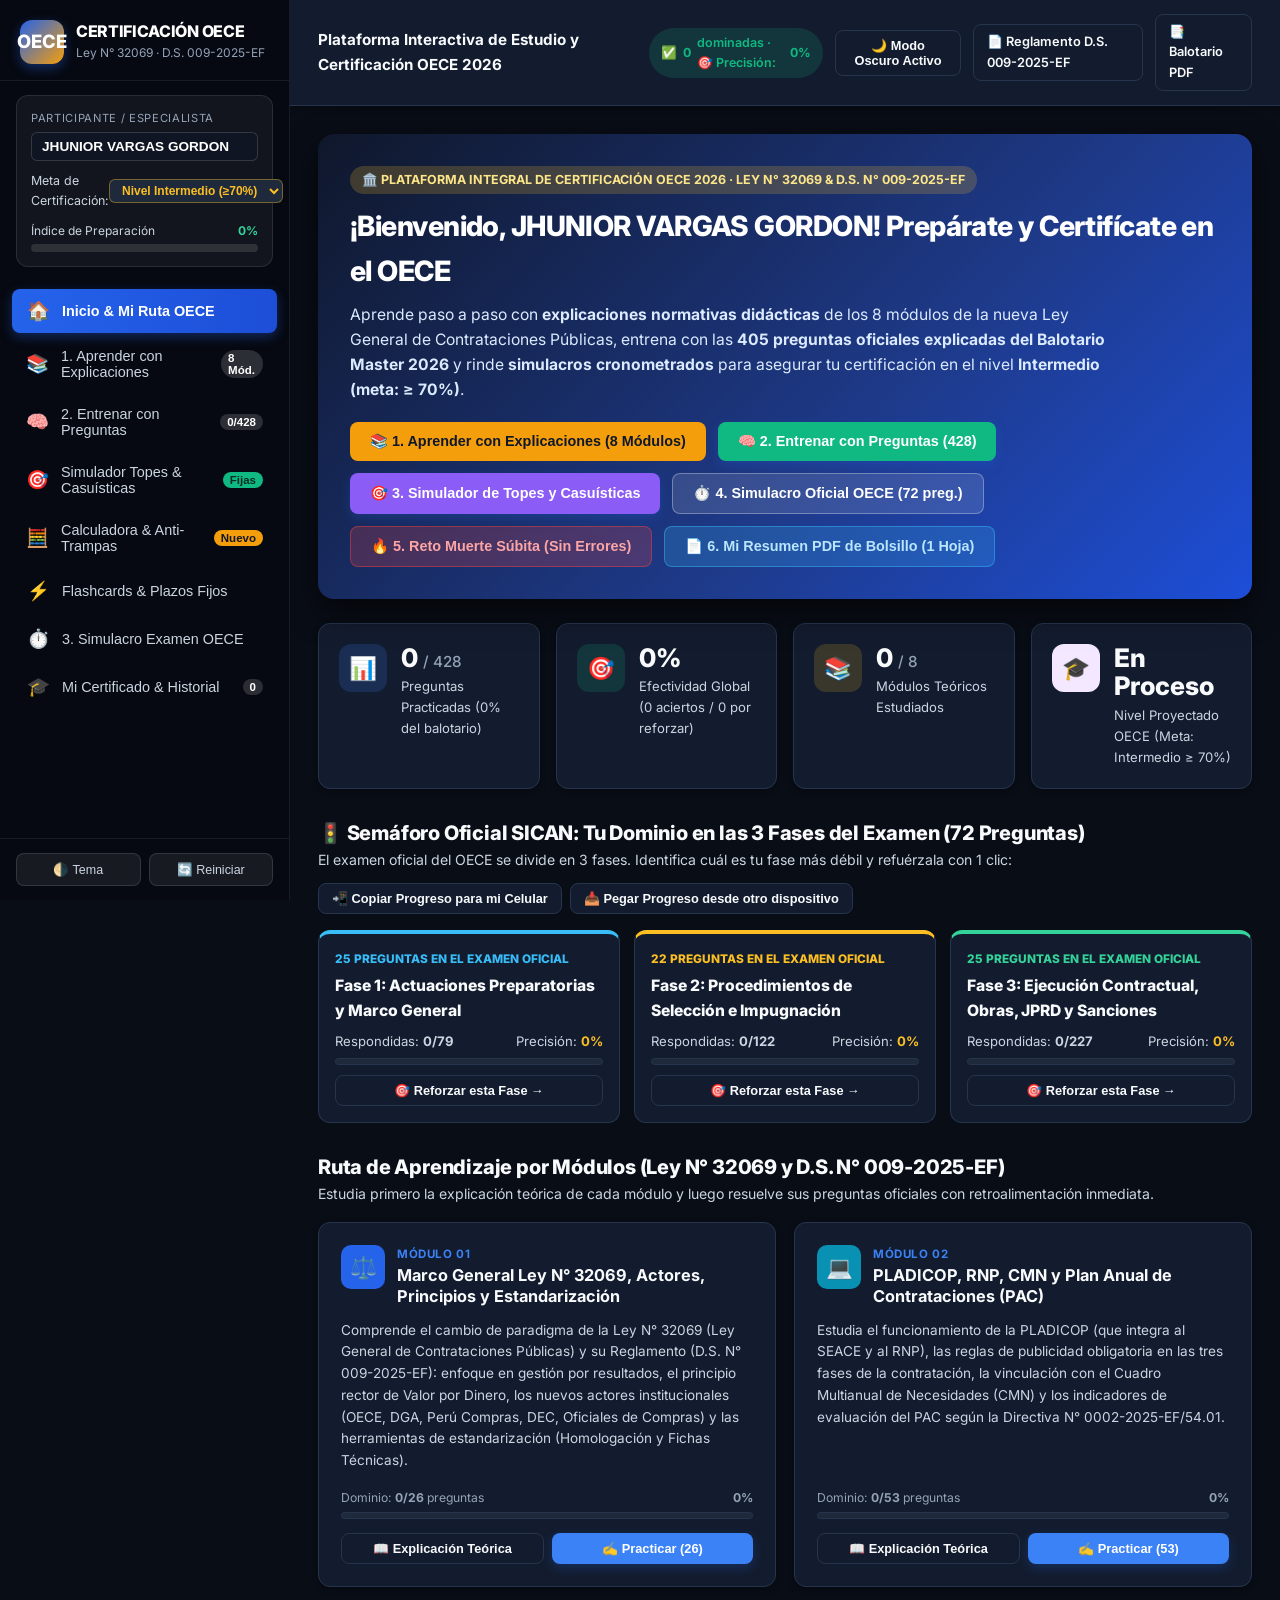
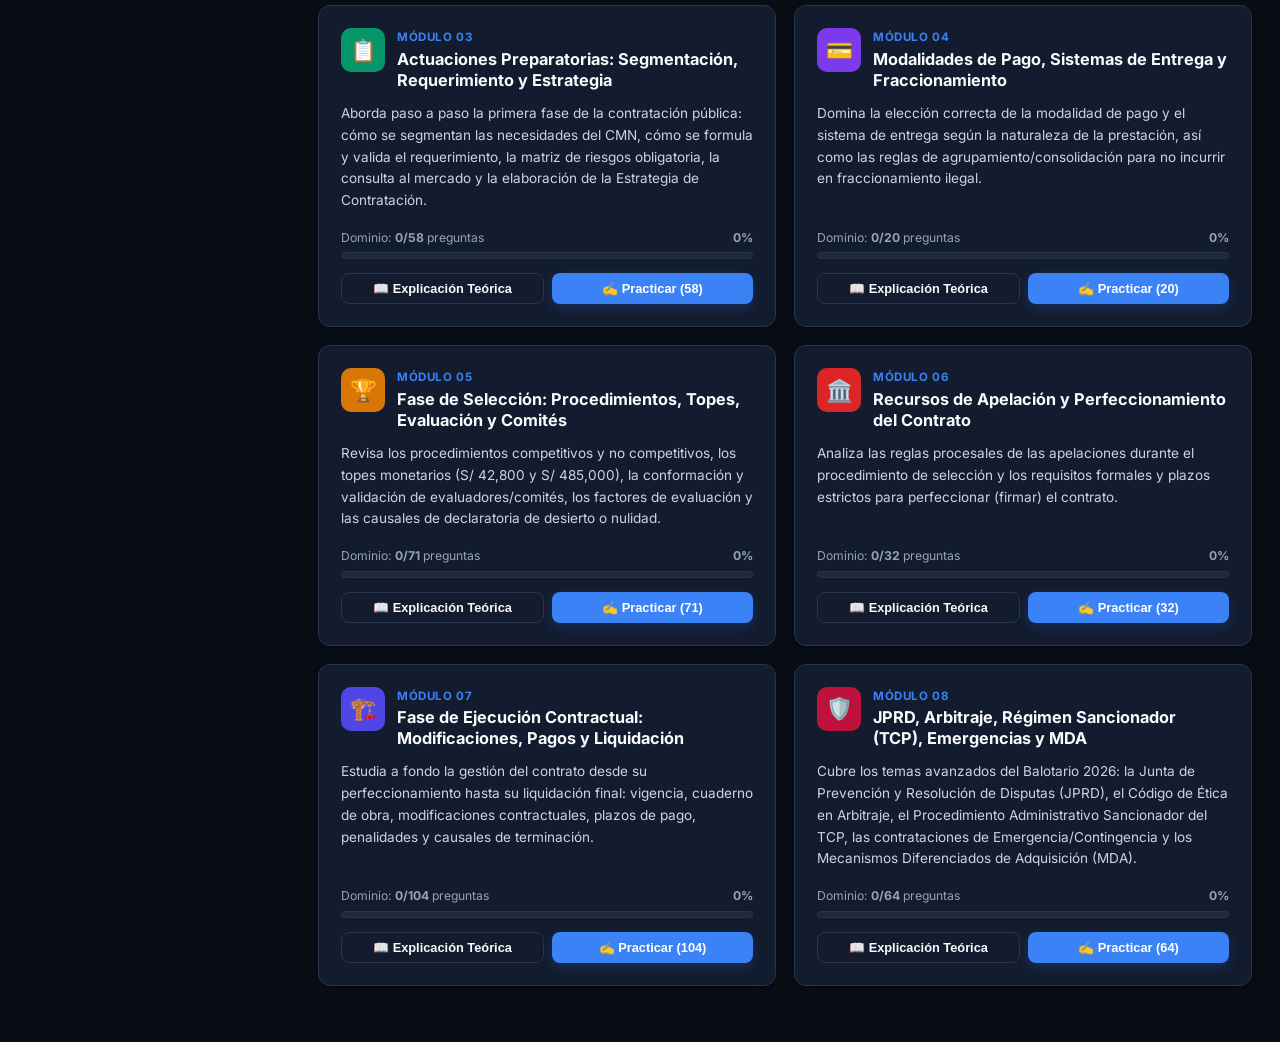
==== index.html @ 76430be5 "Add files via upload" ====
<!DOCTYPE html>
<html lang="es" data-theme="dark">
<head>
  <meta charset="UTF-8" />
  <meta name="viewport" content="width=device-width, initial-scale=1.0" />
  <title>Certificación OECE 2026 | Academia, Balotario Explicado y Simulador – Ley N° 32069</title>
  <link rel="preconnect" href="https://fonts.googleapis.com">
  <link rel="preconnect" href="https://fonts.gstatic.com" crossorigin>
  <link href="https://fonts.googleapis.com/css2?family=Inter:wght@400;500;600;700;800;900&display=swap" rel="stylesheet">
  <link rel="stylesheet" href="styles.css" />
</head>
<body>

  <!-- SIDEBAR NAVIGATION -->
  <aside class="sidebar" id="sidebar">
    <div class="brand-box">
      <div class="brand-logo">OECE</div>
      <div>
        <div class="brand-title">CERTIFICACIÓN OECE</div>
        <div class="brand-subtitle">Ley N° 32069 · D.S. 009-2025-EF</div>
      </div>
    </div>

    <div class="user-profile-card">
      <div class="user-profile-label">Participante / Especialista</div>
      <input
        type="text"
        id="userNameInput"
        class="user-name-input"
        value="JHUNIOR VARGAS GORDON"
        placeholder="Tu nombre para el certificado"
        oninput="updateUserName(this.value)"
      />

      <div class="level-selector-row">
        <span>Meta de Certificación:</span>
        <select id="targetLevelSelect" class="level-select" onchange="updateTargetLevel(this.value)">
          <option value="Básico">Nivel Básico (≥58%)</option>
          <option value="Intermedio" selected>Nivel Intermedio (≥70%)</option>
          <option value="Avanzado">Nivel Avanzado (≥80%)</option>
        </select>
      </div>

      <div class="readiness-bar-wrap">
        <div class="readiness-header">
          <span style="color:#cbd5e1">Índice de Preparación</span>
          <strong id="sidebarReadinessPct" style="color:#34d399">0%</strong>
        </div>
        <div class="readiness-track">
          <div class="readiness-fill" id="sidebarReadinessFill" style="width:0%"></div>
        </div>
      </div>
    </div>

    <nav class="nav-menu">
      <button class="nav-btn active" data-view="dashboard" onclick="switchView('dashboard')">
        <span class="nav-icon">🏠</span>
        <span>Inicio & Mi Ruta OECE</span>
      </button>

      <button class="nav-btn" data-view="academy" onclick="switchView('academy')">
        <span class="nav-icon">📚</span>
        <span>1. Aprender con Explicaciones</span>
        <span class="nav-badge">8 Mód.</span>
      </button>

      <button class="nav-btn" data-view="trainer" onclick="switchView('trainer')">
        <span class="nav-icon">🧠</span>
        <span>2. Entrenar con Preguntas</span>
        <span class="nav-badge" id="navBadgeTrainer">0/428</span>
      </button>

      <button class="nav-btn" data-view="topes" onclick="switchView('topes')">
        <span class="nav-icon">🎯</span>
        <span>Simulador Topes & Casuísticas</span>
        <span class="nav-badge" style="background:#10b981; color:#062e22">Fijas</span>
      </button>

      <button class="nav-btn" data-view="tools" onclick="switchView('tools')">
        <span class="nav-icon">🧮</span>
        <span>Calculadora & Anti-Trampas</span>
        <span class="nav-badge" style="background:#f59e0b; color:#0f172a">Nuevo</span>
      </button>

      <button class="nav-btn" data-view="flashcards" onclick="switchView('flashcards')">
        <span class="nav-icon">⚡</span>
        <span>Flashcards & Plazos Fijos</span>
      </button>

      <button class="nav-btn" data-view="simulator" onclick="switchView('simulator')">
        <span class="nav-icon">⏱️</span>
        <span>3. Simulacro Examen OECE</span>
      </button>

      <button class="nav-btn" data-view="certificate" onclick="switchView('certificate')">
        <span class="nav-icon">🎓</span>
        <span>Mi Certificado & Historial</span>
        <span class="nav-badge" id="navBadgeCert">0</span>
      </button>
    </nav>

    <div class="sidebar-footer">
      <button class="sidebar-util-btn" onclick="toggleTheme()" title="Cambiar modo claro/oscuro">
        🌗 Tema
      </button>
      <button class="sidebar-util-btn" onclick="resetAllProgress()" title="Reiniciar estadísticas">
        🔄 Reiniciar
      </button>
    </div>
  </aside>

  <!-- MAIN CONTENT AREA -->
  <div class="main-wrapper">
    <header class="topbar">
      <div style="display:flex; align-items:center; gap:12px;">
        <button class="mobile-menu-btn" onclick="toggleMobileSidebar()">☰</button>
        <div style="font-weight:700; font-size:0.95rem;">
          Plataforma Interactiva de Estudio y Certificación OECE 2026
        </div>
      </div>

      <div class="topbar-info">
        <span class="pill-tag green" id="topStatsPill">✅ 0 dominadas · 🎯 Precisión: 0%</span>
        <button class="btn btn-outline btn-sm" id="topbarThemeBtn" onclick="toggleTheme()" title="Alternar Modo Oscuro / Modo Claro">
          🌙 Modo Oscuro Activo
        </button>
        <a href="6401561-ds009_2025ef.pdf" target="_blank" class="btn btn-outline btn-sm" title="Abrir PDF del Reglamento D.S. N° 009-2025-EF">
          📄 Reglamento D.S. 009-2025-EF
        </a>
        <a href="BALOTARIO MASTER 2026.pdf" target="_blank" class="btn btn-outline btn-sm" title="Abrir PDF del Balotario Original">
          📑 Balotario PDF
        </a>
      </div>
    </header>

    <main class="content-area">
      <!-- VIEW 1: DASHBOARD -->
      <section id="view-dashboard" class="view-section active">
        <div id="dashboardContent"></div>
      </section>

      <!-- VIEW 2: ACADEMY (THEORETICAL EXPLANATIONS) -->
      <section id="view-academy" class="view-section">
        <div class="section-header">
          <div>
            <h2 class="section-title">📚 Academia Interactiva: Aprende con Explicaciones Didácticas</h2>
            <p style="font-size:0.88rem; color:var(--text-secondary)">Domina la teoría completa de la Ley N° 32069 y su Reglamento D.S. N° 009-2025-EF estructurada en 8 módulos con las "Fijas de Examen OECE".</p>
          </div>
        </div>
        <div class="academy-layout">
          <div class="academy-toc" id="academyToc"></div>
          <div class="academy-reader" id="academyReader"></div>
        </div>
      </section>

      <!-- VIEW 3: TRAINER (LEARN THROUGH QUESTIONS) -->
      <section id="view-trainer" class="view-section">
        <div class="section-header">
          <div>
            <h2 class="section-title">🧠 Entrenador Guiado: Aprende a través de las 405 Preguntas Oficiales</h2>
            <p style="font-size:0.88rem; color:var(--text-secondary)">Responde cada pregunta y recibe al instante la explicación normativa paso a paso, por qué se descartan los distractores y el tip de examen.</p>
          </div>
        </div>
        <div id="trainerContent"></div>
      </section>

      <!-- VIEW 4: FLASHCARDS & CHEATSHEET -->
      <section id="view-flashcards" class="view-section">
        <div id="flashcardsContent"></div>
      </section>

      <!-- VIEW 4A: SIMULADOR DE TOPES Y CASUÍSTICAS -->
      <section id="view-topes" class="view-section">
        <div id="topesContent"></div>
      </section>

      <!-- VIEW 4B: CALCULATOR, ANTI-TRAPS & ARTICLES -->
      <section id="view-tools" class="view-section">
        <div id="toolsContent"></div>
      </section>

      <!-- VIEW 5: EXAM SIMULATOR -->
      <section id="view-simulator" class="view-section">
        <div id="simulatorContent"></div>
      </section>

      <!-- VIEW 6: CERTIFICATE & HISTORY -->
      <section id="view-certificate" class="view-section">
        <div id="certificateContent"></div>
      </section>
    </main>
  </div>

  <!-- BARRA INFERIOR PARA CELULAR (ESTILO APP MÓVIL) -->
  <nav class="mobile-bottom-nav no-print">
    <button class="mob-nav-btn active" data-mob-view="dashboard" onclick="switchView('dashboard')">
      <span class="mob-icon">📊</span>
      <span>Inicio</span>
    </button>
    <button class="mob-nav-btn" data-mob-view="trainer" onclick="switchView('trainer')">
      <span class="mob-icon">🧠</span>
      <span>Practicar</span>
    </button>
    <button class="mob-nav-btn" data-mob-view="topes" onclick="switchView('topes')">
      <span class="mob-icon">🎯</span>
      <span>Topes</span>
    </button>
    <button class="mob-nav-btn" data-mob-view="simulator" onclick="switchView('simulator')">
      <span class="mob-icon">⏱️</span>
      <span>Simulacro</span>
    </button>
    <button class="mob-nav-btn" data-mob-view="flashcards" onclick="switchView('flashcards')">
      <span class="mob-icon">🃏</span>
      <span>Tarjetas</span>
    </button>
  </nav>

  <script src="data.js"></script>
  <script src="study_content.js"></script>
  <script src="app.js"></script>
</body>
</html>
---- styles.css ----
:root {
  --bg-body: #f1f5f9;
  --bg-surface: #ffffff;
  --bg-elevated: #f8fafc;
  --bg-sidebar: #0f172a;
  --text-main: #0f172a;
  --text-secondary: #475569;
  --text-muted: #64748b;
  --border-color: #e2e8f0;
  --primary: #2563eb;
  --primary-hover: #1d4ed8;
  --primary-light: #eff6ff;
  --accent: #f59e0b;
  --accent-light: #fef3c7;
  --success: #059669;
  --success-light: #ecfdf5;
  --danger: #dc2626;
  --danger-light: #fef2f2;
  --radius-sm: 8px;
  --radius-md: 12px;
  --radius-lg: 16px;
  --shadow-sm: 0 1px 3px rgba(15, 23, 42, 0.06);
  --shadow-md: 0 4px 12px rgba(15, 23, 42, 0.08);
  --shadow-lg: 0 10px 25px rgba(15, 23, 42, 0.12);
}

[data-theme="dark"] {
  --bg-body: #090d16;
  --bg-surface: #131c2e;
  --bg-elevated: #1e293b;
  --bg-sidebar: #060911;
  --text-main: #f8fafc;
  --text-secondary: #cbd5e1;
  --text-muted: #94a3b8;
  --border-color: #26354d;
  --primary: #3b82f6;
  --primary-hover: #60a5fa;
  --primary-light: rgba(59, 130, 246, 0.18);
  --accent: #fbbf24;
  --accent-light: rgba(251, 191, 36, 0.16);
  --success: #10b981;
  --success-light: rgba(16, 185, 129, 0.16);
  --danger: #f87171;
  --danger-light: rgba(248, 113, 113, 0.16);
  --shadow-sm: 0 2px 6px rgba(0, 0, 0, 0.35);
  --shadow-md: 0 6px 18px rgba(0, 0, 0, 0.45);
  --shadow-lg: 0 12px 32px rgba(0, 0, 0, 0.6);
}

* {
  box-sizing: border-box;
  margin: 0;
  padding: 0;
}

body {
  font-family: 'Inter', -apple-system, BlinkMacSystemFont, 'Segoe UI', Roboto, sans-serif;
  background-color: var(--bg-body);
  color: var(--text-main);
  line-height: 1.6;
  display: flex;
  min-height: 100vh;
  overflow-x: hidden;
}

/* SIDEBAR */
.sidebar {
  width: 290px;
  background: var(--bg-sidebar);
  color: #f8fafc;
  display: flex;
  flex-direction: column;
  position: fixed;
  top: 0;
  left: 0;
  bottom: 0;
  z-index: 100;
  border-right: 1px solid rgba(255, 255, 255, 0.08);
  transition: transform 0.3s ease;
}

.brand-box {
  padding: 20px 20px 16px;
  border-bottom: 1px solid rgba(255, 255, 255, 0.08);
  display: flex;
  align-items: center;
  gap: 12px;
}

.brand-logo {
  width: 44px;
  height: 44px;
  border-radius: 12px;
  background: linear-gradient(135deg, #2563eb, #f59e0b);
  display: flex;
  align-items: center;
  justify-content: center;
  font-weight: 800;
  font-size: 1.15rem;
  color: #fff;
  flex-shrink: 0;
  box-shadow: 0 4px 12px rgba(37, 99, 235, 0.4);
}

.brand-title {
  font-size: 1rem;
  font-weight: 800;
  letter-spacing: -0.02em;
  color: #ffffff;
  line-height: 1.2;
}

.brand-subtitle {
  font-size: 0.75rem;
  color: #94a3b8;
  margin-top: 2px;
}

.user-profile-card {
  margin: 14px 16px;
  padding: 14px;
  background: rgba(255, 255, 255, 0.05);
  border: 1px solid rgba(255, 255, 255, 0.1);
  border-radius: var(--radius-md);
}

.user-profile-label {
  font-size: 0.7rem;
  text-transform: uppercase;
  letter-spacing: 0.06em;
  color: #94a3b8;
  margin-bottom: 4px;
}

.user-name-input {
  width: 100%;
  background: rgba(15, 23, 42, 0.6);
  border: 1px solid rgba(255, 255, 255, 0.15);
  color: #fff;
  padding: 6px 10px;
  border-radius: 6px;
  font-size: 0.85rem;
  font-weight: 600;
  margin-bottom: 10px;
}

.user-name-input:focus {
  outline: none;
  border-color: #3b82f6;
}

.level-selector-row {
  display: flex;
  align-items: center;
  justify-content: space-between;
  font-size: 0.78rem;
  color: #cbd5e1;
  margin-bottom: 10px;
}

.level-select {
  background: #1e293b;
  color: #fbbf24;
  border: 1px solid rgba(251, 191, 36, 0.4);
  border-radius: 6px;
  padding: 3px 8px;
  font-size: 0.75rem;
  font-weight: 700;
  cursor: pointer;
}

.readiness-bar-wrap {
  margin-top: 6px;
}

.readiness-header {
  display: flex;
  justify-content: space-between;
  font-size: 0.75rem;
  margin-bottom: 4px;
}

.readiness-track {
  height: 8px;
  background: rgba(255, 255, 255, 0.12);
  border-radius: 999px;
  overflow: hidden;
}

.readiness-fill {
  height: 100%;
  background: linear-gradient(90deg, #3b82f6, #10b981);
  border-radius: 999px;
  transition: width 0.4s ease;
}

.nav-menu {
  flex: 1;
  padding: 8px 12px;
  overflow-y: auto;
  display: flex;
  flex-direction: column;
  gap: 4px;
}

.nav-btn {
  display: flex;
  align-items: center;
  gap: 12px;
  width: 100%;
  padding: 11px 14px;
  border: none;
  background: transparent;
  color: #cbd5e1;
  font-size: 0.9rem;
  font-weight: 500;
  border-radius: var(--radius-sm);
  cursor: pointer;
  text-align: left;
  transition: all 0.2s ease;
}

.nav-btn:hover {
  background: rgba(255, 255, 255, 0.07);
  color: #ffffff;
}

.nav-btn.active {
  background: linear-gradient(90deg, #2563eb, #1d4ed8);
  color: #ffffff;
  font-weight: 600;
  box-shadow: 0 4px 12px rgba(37, 99, 235, 0.35);
}

.nav-icon {
  font-size: 1.15rem;
  width: 24px;
  text-align: center;
}

.nav-badge {
  margin-left: auto;
  background: rgba(255, 255, 255, 0.15);
  color: #fff;
  font-size: 0.72rem;
  font-weight: 700;
  padding: 2px 7px;
  border-radius: 99px;
}

.sidebar-footer {
  padding: 14px 16px;
  border-top: 1px solid rgba(255, 255, 255, 0.08);
  display: flex;
  gap: 8px;
}

.sidebar-util-btn {
  flex: 1;
  background: rgba(255, 255, 255, 0.07);
  border: 1px solid rgba(255, 255, 255, 0.12);
  color: #cbd5e1;
  padding: 8px;
  border-radius: var(--radius-sm);
  font-size: 0.78rem;
  cursor: pointer;
  transition: all 0.2s;
}

.sidebar-util-btn:hover {
  background: rgba(255, 255, 255, 0.14);
  color: #fff;
}

/* MAIN CONTENT */
.main-wrapper {
  flex: 1;
  margin-left: 290px;
  display: flex;
  flex-direction: column;
  min-height: 100vh;
}

.topbar {
  background: var(--bg-surface);
  border-bottom: 1px solid var(--border-color);
  padding: 14px 28px;
  display: flex;
  align-items: center;
  justify-content: space-between;
  position: sticky;
  top: 0;
  z-index: 50;
  box-shadow: var(--shadow-sm);
}

.mobile-menu-btn {
  display: none;
  background: none;
  border: 1px solid var(--border-color);
  border-radius: 8px;
  padding: 6px 10px;
  font-size: 1.2rem;
  cursor: pointer;
  color: var(--text-main);
}

.topbar-info {
  display: flex;
  align-items: center;
  gap: 12px;
}

.pill-tag {
  display: inline-flex;
  align-items: center;
  gap: 6px;
  padding: 5px 12px;
  border-radius: 999px;
  font-size: 0.78rem;
  font-weight: 600;
  background: var(--primary-light);
  color: var(--primary);
}

.pill-tag.gold {
  background: var(--accent-light);
  color: #b45309;
}

.pill-tag.green {
  background: var(--success-light);
  color: var(--success);
}

.content-area {
  padding: 28px;
  max-width: 1280px;
  width: 100%;
  margin: 0 auto;
  flex: 1;
}

.view-section {
  display: none;
  animation: fadeIn 0.25s ease;
}

.view-section.active {
  display: block;
}

@keyframes fadeIn {
  from { opacity: 0; transform: translateY(6px); }
  to { opacity: 1; transform: translateY(0); }
}

/* HERO & CARDS */
.hero-banner {
  background: linear-gradient(135deg, #0f172a 0%, #1e3a8a 60%, #1d4ed8 100%);
  color: #ffffff;
  border-radius: var(--radius-lg);
  padding: 32px;
  margin-bottom: 24px;
  box-shadow: var(--shadow-lg);
  position: relative;
  overflow: hidden;
}

.hero-banner h1 {
  font-size: 1.75rem;
  font-weight: 800;
  margin-bottom: 8px;
  letter-spacing: -0.02em;
}

.hero-banner p {
  color: #dbeafe;
  max-width: 760px;
  font-size: 0.98rem;
  margin-bottom: 20px;
}

.hero-actions {
  display: flex;
  flex-wrap: wrap;
  gap: 12px;
}

.btn {
  display: inline-flex;
  align-items: center;
  justify-content: center;
  gap: 8px;
  padding: 11px 20px;
  border-radius: var(--radius-sm);
  font-size: 0.9rem;
  font-weight: 600;
  cursor: pointer;
  border: none;
  transition: all 0.2s ease;
  text-decoration: none;
}

.btn-primary {
  background: var(--primary);
  color: #ffffff;
  box-shadow: 0 4px 12px rgba(37, 99, 235, 0.25);
}

.btn-primary:hover {
  background: var(--primary-hover);
  transform: translateY(-1px);
}

.btn-gold {
  background: #f59e0b;
  color: #0f172a;
  font-weight: 700;
}

.btn-gold:hover {
  background: #fbbf24;
  transform: translateY(-1px);
}

.btn-outline {
  background: var(--bg-surface);
  color: var(--text-main);
  border: 1px solid var(--border-color);
}

.btn-outline:hover {
  border-color: var(--primary);
  color: var(--primary);
}

.btn-success {
  background: var(--success);
  color: #fff;
}

.btn-sm {
  padding: 7px 13px;
  font-size: 0.8rem;
}

/* STATS GRID */
.stats-grid {
  display: grid;
  grid-template-columns: repeat(auto-fit, minmax(220px, 1fr));
  gap: 16px;
  margin-bottom: 28px;
}

.stat-card {
  background: var(--bg-surface);
  border: 1px solid var(--border-color);
  border-radius: var(--radius-md);
  padding: 20px;
  box-shadow: var(--shadow-sm);
  display: flex;
  align-items: flex-start;
  gap: 14px;
}

.stat-icon {
  width: 48px;
  height: 48px;
  border-radius: 12px;
  display: flex;
  align-items: center;
  justify-content: center;
  font-size: 1.4rem;
  flex-shrink: 0;
}

.stat-value {
  font-size: 1.6rem;
  font-weight: 800;
  line-height: 1.1;
  margin-bottom: 4px;
}

.stat-label {
  font-size: 0.82rem;
  color: var(--text-secondary);
}

/* MODULE PROGRESS GRID */
.section-header {
  display: flex;
  align-items: center;
  justify-content: space-between;
  flex-wrap: wrap;
  gap: 12px;
  margin-bottom: 16px;
}

.section-title {
  font-size: 1.25rem;
  font-weight: 800;
  letter-spacing: -0.01em;
}

.modules-grid {
  display: grid;
  grid-template-columns: repeat(auto-fill, minmax(350px, 1fr));
  gap: 18px;
  margin-bottom: 28px;
}

.module-card {
  background: var(--bg-surface);
  border: 1px solid var(--border-color);
  border-radius: var(--radius-md);
  padding: 22px;
  box-shadow: var(--shadow-sm);
  display: flex;
  flex-direction: column;
  justify-content: space-between;
  transition: transform 0.2s, box-shadow 0.2s;
}

.module-card:hover {
  transform: translateY(-2px);
  box-shadow: var(--shadow-md);
}

.module-card-top {
  display: flex;
  align-items: flex-start;
  gap: 12px;
  margin-bottom: 12px;
}

.module-badge-icon {
  width: 44px;
  height: 44px;
  border-radius: 10px;
  display: flex;
  align-items: center;
  justify-content: center;
  font-size: 1.35rem;
  flex-shrink: 0;
  color: #fff;
}

.module-code {
  font-size: 0.72rem;
  font-weight: 700;
  text-transform: uppercase;
  letter-spacing: 0.05em;
  color: var(--primary);
}

.module-card h3 {
  font-size: 1.02rem;
  font-weight: 700;
  margin-top: 2px;
  line-height: 1.3;
}

.module-desc {
  font-size: 0.85rem;
  color: var(--text-secondary);
  margin-bottom: 16px;
}

.module-progress-row {
  margin-bottom: 14px;
}

.module-progress-meta {
  display: flex;
  justify-content: space-between;
  font-size: 0.76rem;
  color: var(--text-muted);
  margin-bottom: 5px;
}

.progress-bar-bg {
  height: 7px;
  background: var(--bg-elevated);
  border-radius: 99px;
  overflow: hidden;
  border: 1px solid var(--border-color);
}

.progress-bar-fill {
  height: 100%;
  border-radius: 99px;
  transition: width 0.3s ease;
}

.module-actions {
  display: flex;
  gap: 8px;
}

/* ACADEMY / STUDY MODULES */
.academy-layout {
  display: grid;
  grid-template-columns: 300px 1fr;
  gap: 24px;
  align-items: start;
}

.academy-toc {
  background: var(--bg-surface);
  border: 1px solid var(--border-color);
  border-radius: var(--radius-md);
  padding: 14px;
  position: sticky;
  top: 84px;
}

.academy-toc-btn {
  width: 100%;
  display: flex;
  align-items: center;
  gap: 10px;
  padding: 10px 12px;
  border: none;
  background: transparent;
  color: var(--text-main);
  text-align: left;
  border-radius: var(--radius-sm);
  cursor: pointer;
  font-size: 0.84rem;
  font-weight: 600;
  margin-bottom: 4px;
  transition: all 0.2s;
}

.academy-toc-btn:hover {
  background: var(--bg-elevated);
}

.academy-toc-btn.active {
  background: var(--primary-light);
  color: var(--primary);
}

.academy-reader {
  background: var(--bg-surface);
  border: 1px solid var(--border-color);
  border-radius: var(--radius-lg);
  padding: 32px;
  box-shadow: var(--shadow-sm);
}

.reader-header {
  border-bottom: 1px solid var(--border-color);
  padding-bottom: 20px;
  margin-bottom: 24px;
}

.reader-header h2 {
  font-size: 1.5rem;
  font-weight: 800;
  margin: 6px 0;
}

.keypoint-card {
  background: var(--bg-elevated);
  border: 1px solid var(--border-color);
  border-radius: var(--radius-md);
  padding: 22px;
  margin-bottom: 20px;
}

.keypoint-card h4 {
  font-size: 1.1rem;
  font-weight: 700;
  color: var(--primary);
  margin-bottom: 12px;
  display: flex;
  align-items: center;
  gap: 8px;
}

.keypoint-body {
  font-size: 0.94rem;
  color: var(--text-main);
}

.keypoint-body ul, .keypoint-body ol {
  padding-left: 22px;
  margin-top: 8px;
}

.keypoint-body li {
  margin-bottom: 8px;
}

.fija-alert {
  margin-top: 14px;
  background: var(--accent-light);
  border-left: 4px solid var(--accent);
  padding: 12px 16px;
  border-radius: 6px;
  font-size: 0.88rem;
  color: var(--text-main);
}

/* PRACTICE / TRAINER */
.trainer-controls {
  background: var(--bg-surface);
  border: 1px solid var(--border-color);
  border-radius: var(--radius-md);
  padding: 18px;
  margin-bottom: 20px;
  display: flex;
  flex-wrap: wrap;
  gap: 12px;
  align-items: center;
}

.control-input, .control-select {
  padding: 9px 13px;
  border-radius: var(--radius-sm);
  border: 1px solid var(--border-color);
  background: var(--bg-elevated);
  color: var(--text-main);
  font-size: 0.88rem;
}

.control-input {
  flex: 1;
  min-width: 220px;
}

.question-box {
  background: var(--bg-surface);
  border: 1px solid var(--border-color);
  border-radius: var(--radius-lg);
  padding: 28px;
  box-shadow: var(--shadow-md);
  margin-bottom: 20px;
}

.question-meta-bar {
  display: flex;
  justify-content: space-between;
  align-items: center;
  flex-wrap: wrap;
  gap: 10px;
  margin-bottom: 16px;
  padding-bottom: 14px;
  border-bottom: 1px solid var(--border-color);
}

.question-stem {
  font-size: 1.18rem;
  font-weight: 700;
  line-height: 1.5;
  margin-bottom: 22px;
  color: var(--text-main);
}

.options-list {
  display: flex;
  flex-direction: column;
  gap: 12px;
}

.option-btn {
  display: flex;
  align-items: flex-start;
  gap: 14px;
  width: 100%;
  padding: 16px 18px;
  border-radius: var(--radius-md);
  border: 2px solid var(--border-color);
  background: var(--bg-elevated);
  color: var(--text-main);
  font-size: 0.96rem;
  text-align: left;
  cursor: pointer;
  transition: all 0.18s ease;
}

.option-btn:hover:not(:disabled) {
  border-color: var(--primary);
  background: var(--primary-light);
}

.option-letter {
  width: 32px;
  height: 32px;
  border-radius: 8px;
  background: var(--bg-surface);
  border: 1px solid var(--border-color);
  display: flex;
  align-items: center;
  justify-content: center;
  font-weight: 800;
  font-size: 0.9rem;
  flex-shrink: 0;
}

.option-btn.selected {
  border-color: var(--primary);
  background: var(--primary-light);
}

.option-btn.selected .option-letter {
  background: var(--primary);
  color: #fff;
  border-color: var(--primary);
}

.option-btn.correct {
  border-color: var(--success);
  background: var(--success-light);
}

.option-btn.correct .option-letter {
  background: var(--success);
  color: #fff;
  border-color: var(--success);
}

.option-btn.wrong {
  border-color: var(--danger);
  background: var(--danger-light);
}

.option-btn.wrong .option-letter {
  background: var(--danger);
  color: #fff;
  border-color: var(--danger);
}

.option-inline-feedback {
  margin-top: 10px;
  padding: 10px 14px;
  border-radius: 8px;
  font-size: 0.85rem;
  line-height: 1.45;
  border-left: 4px solid transparent;
}

.option-inline-feedback.feedback-correct {
  background: rgba(5, 150, 105, 0.12);
  border-left-color: var(--success);
  color: var(--text-main);
}

.option-inline-feedback.feedback-user-wrong {
  background: rgba(220, 38, 38, 0.12);
  border-left-color: var(--danger);
  color: var(--text-main);
}

.option-inline-feedback.feedback-other-wrong {
  background: var(--bg-surface);
  border: 1px solid var(--border-color);
  border-left: 4px solid #94a3b8;
  color: var(--text-secondary);
}

.diagnostic-grid {
  display: grid;
  grid-template-columns: repeat(auto-fit, minmax(280px, 1fr));
  gap: 14px;
  margin-bottom: 16px;
}

.diagnostic-card {
  padding: 16px;
  border-radius: var(--radius-sm);
  border: 1px solid var(--border-color);
  background: var(--bg-surface);
}

.diagnostic-card.diag-wrong {
  border-left: 5px solid var(--danger);
  background: var(--danger-light);
}

.diagnostic-card.diag-right {
  border-left: 5px solid var(--success);
  background: var(--success-light);
}

/* VISUAL TOPES SIMULATOR */
.topes-subtabs {
  display: flex;
  flex-wrap: wrap;
  gap: 10px;
  margin-bottom: 22px;
}

.topes-tab-btn {
  padding: 11px 18px;
  border-radius: var(--radius-sm);
  border: 1px solid var(--border-color);
  background: var(--bg-surface);
  color: var(--text-secondary);
  font-weight: 700;
  font-size: 0.88rem;
  cursor: pointer;
  transition: all 0.2s;
  display: inline-flex;
  align-items: center;
  gap: 8px;
}

.topes-tab-btn:hover {
  border-color: var(--primary);
  color: var(--text-main);
}

.topes-tab-btn.active {
  background: linear-gradient(135deg, #2563eb, #7c3aed);
  color: #ffffff;
  border-color: transparent;
  box-shadow: 0 4px 14px rgba(37, 99, 235, 0.35);
}

.ruler-track {
  display: grid;
  grid-template-columns: 1fr 1.4fr 1.6fr;
  gap: 8px;
  margin: 18px 0;
}

.ruler-zone {
  padding: 14px;
  border-radius: 10px;
  border: 2px solid var(--border-color);
  background: var(--bg-elevated);
  opacity: 0.45;
  transition: all 0.25s ease;
  position: relative;
}

.ruler-zone.active-zone {
  opacity: 1;
  transform: translateY(-3px);
  box-shadow: var(--shadow-md);
}

.ruler-zone.zone-green.active-zone {
  border-color: #10b981;
  background: rgba(16, 185, 129, 0.15);
}

.ruler-zone.zone-amber.active-zone {
  border-color: #f59e0b;
  background: rgba(245, 158, 11, 0.15);
}

.ruler-zone.zone-blue.active-zone {
  border-color: #3b82f6;
  background: rgba(59, 130, 246, 0.18);
}

.range-slider {
  width: 100%;
  height: 10px;
  border-radius: 99px;
  accent-color: #3b82f6;
  cursor: pointer;
  margin: 10px 0;
}

.ladder-grid {
  display: grid;
  grid-template-columns: repeat(auto-fit, minmax(290px, 1fr));
  gap: 18px;
}

.ladder-step {
  display: flex;
  align-items: center;
  gap: 12px;
  padding: 10px 12px;
  border-radius: 8px;
  background: var(--bg-elevated);
  border: 1px solid var(--border-color);
  margin-bottom: 8px;
}

.ladder-badge {
  min-width: 88px;
  text-align: center;
  padding: 6px 8px;
  border-radius: 6px;
  font-weight: 800;
  font-size: 0.82rem;
  background: var(--primary-light);
  color: var(--primary);
}

.explanation-panel {
  margin-top: 24px;
  border-radius: var(--radius-md);
  padding: 22px;
  background: var(--bg-elevated);
  border: 1px solid var(--border-color);
  border-left: 5px solid var(--primary);
  animation: fadeIn 0.25s ease;
}

.explanation-panel.is-correct {
  border-left-color: var(--success);
}

.explanation-panel.is-wrong {
  border-left-color: var(--danger);
}

.explanation-status {
  font-size: 1.05rem;
  font-weight: 800;
  margin-bottom: 10px;
  display: flex;
  align-items: center;
  gap: 8px;
}

.explanation-text {
  font-size: 0.93rem;
  white-space: pre-line;
  color: var(--text-main);
  margin-bottom: 14px;
}

.legal-badge-box {
  display: flex;
  flex-wrap: wrap;
  gap: 10px;
  margin-top: 12px;
  padding-top: 12px;
  border-top: 1px dashed var(--border-color);
  font-size: 0.83rem;
}

/* FLASHCARDS */
.flashcard-stage {
  max-width: 680px;
  margin: 0 auto 28px;
  perspective: 1000px;
}

.flashcard-inner {
  width: 100%;
  min-height: 270px;
  background: linear-gradient(135deg, #1e293b, #0f172a);
  color: #fff;
  border-radius: var(--radius-lg);
  padding: 36px;
  display: flex;
  flex-direction: column;
  justify-content: center;
  align-items: center;
  text-align: center;
  cursor: pointer;
  box-shadow: var(--shadow-lg);
  border: 1px solid rgba(255, 255, 255, 0.12);
  transition: transform 0.3s ease, background 0.3s ease;
}

.flashcard-inner.flipped {
  background: linear-gradient(135deg, #065f46, #047857);
}

.flashcard-cat {
  font-size: 0.75rem;
  text-transform: uppercase;
  letter-spacing: 0.08em;
  color: #fbbf24;
  margin-bottom: 14px;
  font-weight: 700;
}

.flashcard-content {
  font-size: 1.2rem;
  font-weight: 700;
  line-height: 1.5;
  white-space: pre-line;
}

.flashcard-hint {
  margin-top: 20px;
  font-size: 0.78rem;
  color: #94a3b8;
}

.cheatsheet-table {
  width: 100%;
  border-collapse: collapse;
  background: var(--bg-surface);
  border-radius: var(--radius-md);
  overflow: hidden;
  box-shadow: var(--shadow-sm);
}

.cheatsheet-table th, .cheatsheet-table td {
  padding: 13px 16px;
  border-bottom: 1px solid var(--border-color);
  text-align: left;
  font-size: 0.9rem;
}

.cheatsheet-table th {
  background: var(--bg-elevated);
  font-weight: 700;
  color: var(--primary);
}

/* EXAM SIMULATOR */
.exam-layout {
  display: grid;
  grid-template-columns: 1fr 310px;
  gap: 22px;
  align-items: start;
}

.exam-sidebar-panel {
  background: var(--bg-surface);
  border: 1px solid var(--border-color);
  border-radius: var(--radius-md);
  padding: 18px;
  position: sticky;
  top: 84px;
}

.timer-box {
  background: #0f172a;
  color: #fbbf24;
  border-radius: var(--radius-sm);
  padding: 14px;
  text-align: center;
  font-family: monospace;
  font-size: 1.65rem;
  font-weight: 800;
  margin-bottom: 16px;
}

.question-palette {
  display: grid;
  grid-template-columns: repeat(6, 1fr);
  gap: 6px;
  max-height: 320px;
  overflow-y: auto;
  margin-bottom: 16px;
}

.palette-btn {
  padding: 7px 0;
  border-radius: 6px;
  border: 1px solid var(--border-color);
  background: var(--bg-elevated);
  color: var(--text-main);
  font-size: 0.78rem;
  font-weight: 700;
  cursor: pointer;
}

.palette-btn.current {
  outline: 2px solid var(--primary);
}

.palette-btn.answered {
  background: var(--primary);
  color: #fff;
  border-color: var(--primary);
}

.palette-btn.flagged {
  background: var(--accent);
  color: #0f172a;
  border-color: var(--accent);
}

/* CERTIFICATE */
.certificate-container {
  background: #ffffff;
  color: #0f172a;
  border: 12px double #1e3a8a;
  border-radius: 8px;
  padding: 48px 40px;
  max-width: 900px;
  margin: 0 auto 28px;
  text-align: center;
  box-shadow: var(--shadow-lg);
  position: relative;
}

.cert-seal {
  width: 84px;
  height: 84px;
  margin: 0 auto 14px;
  border-radius: 50%;
  background: linear-gradient(135deg, #f59e0b, #b45309);
  color: #fff;
  display: flex;
  align-items: center;
  justify-content: center;
  font-size: 2.2rem;
  box-shadow: 0 6px 16px rgba(180, 83, 9, 0.35);
}

.cert-header {
  font-size: 0.9rem;
  font-weight: 700;
  letter-spacing: 0.15em;
  color: #1e3a8a;
  text-transform: uppercase;
}

.cert-title {
  font-size: 2rem;
  font-weight: 900;
  color: #0f172a;
  margin: 8px 0 16px;
  font-family: Georgia, serif;
}

.cert-recipient {
  font-size: 1.85rem;
  font-weight: 800;
  color: #1d4ed8;
  border-bottom: 2px solid #cbd5e1;
  display: inline-block;
  padding: 4px 32px 8px;
  margin: 12px 0 18px;
}

.cert-body {
  max-width: 680px;
  margin: 0 auto 28px;
  font-size: 0.98rem;
  color: #334155;
}

.cert-signatures {
  display: flex;
  justify-content: space-around;
  margin-top: 36px;
  padding-top: 20px;
  flex-wrap: wrap;
  gap: 20px;
}

.cert-sig-block {
  border-top: 1px solid #64748b;
  padding-top: 8px;
  width: 220px;
  font-size: 0.82rem;
  color: #475569;
}

.option-btn.discarded-5050 {
  opacity: 0.42;
  text-decoration: line-through;
  border-style: dashed;
}

.mobile-bottom-nav {
  display: none;
  position: fixed;
  bottom: 0;
  left: 0;
  right: 0;
  background: #0b1120;
  border-top: 1px solid var(--border-color);
  z-index: 120;
  padding: 6px 4px;
  justify-content: space-around;
  box-shadow: 0 -4px 16px rgba(0, 0, 0, 0.45);
}

.mob-nav-btn {
  background: transparent;
  border: none;
  color: #94a3b8;
  font-size: 0.68rem;
  font-weight: 700;
  display: flex;
  flex-direction: column;
  align-items: center;
  gap: 2px;
  padding: 4px 8px;
  border-radius: 8px;
  cursor: pointer;
}

.mob-nav-btn .mob-icon {
  font-size: 1.15rem;
}

.mob-nav-btn.active {
  color: #38bdf8;
  background: rgba(56, 189, 248, 0.14);
}

@media (max-width: 980px) {
  .sidebar {
    transform: translateX(-100%);
  }
  .sidebar.open {
    transform: translateX(0);
  }
  .main-wrapper {
    margin-left: 0;
    padding-bottom: 70px;
  }
  .mobile-menu-btn {
    display: inline-block;
  }
  .mobile-bottom-nav {
    display: flex;
  }
  .ruler-track {
    grid-template-columns: 1fr;
  }
  .academy-layout, .exam-layout {
    grid-template-columns: 1fr;
  }
  .academy-toc, .exam-sidebar-panel {
    position: static;
  }
}

@media print {
  .sidebar, .topbar, .no-print, .mobile-bottom-nav {
    display: none !important;
  }
  .main-wrapper {
    margin: 0 !important;
  }
  body {
    background: #fff;
  }
  .certificate-container {
    box-shadow: none;
    border: 10px double #1e3a8a;
  }
}
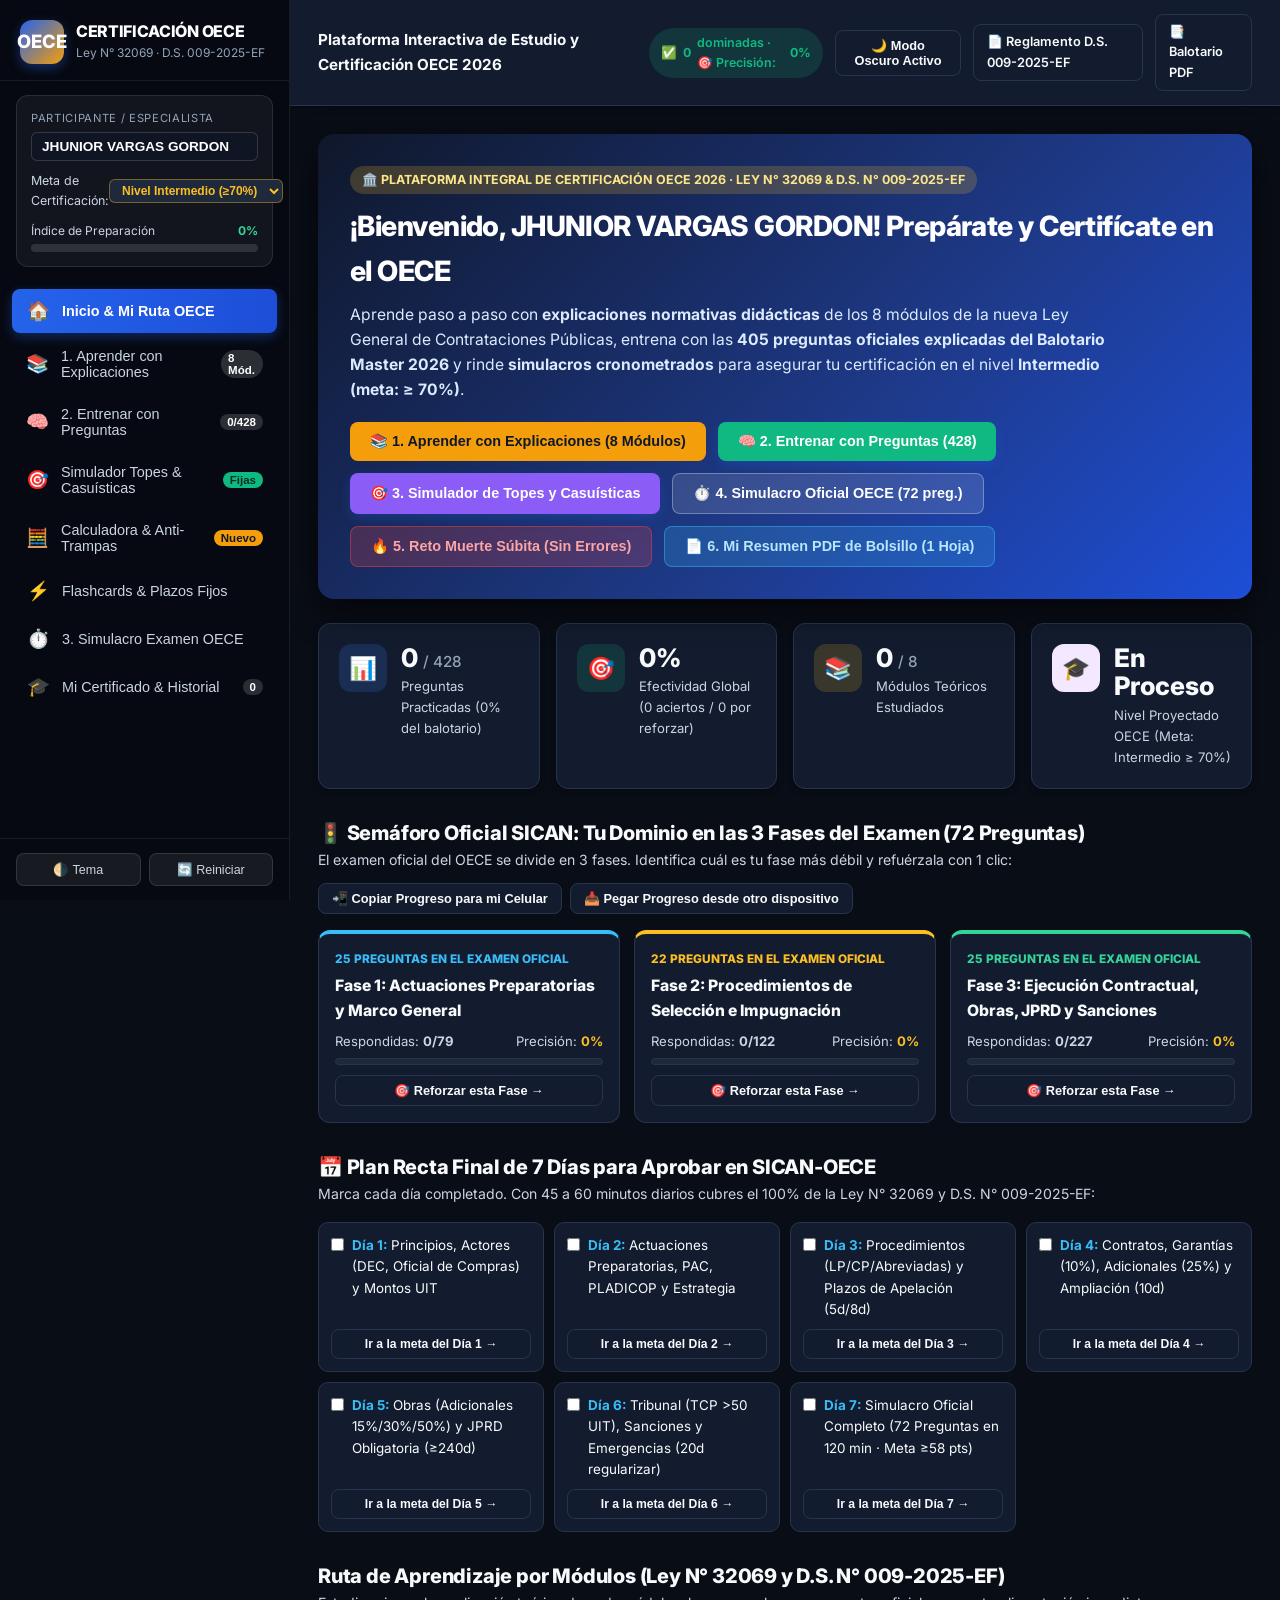
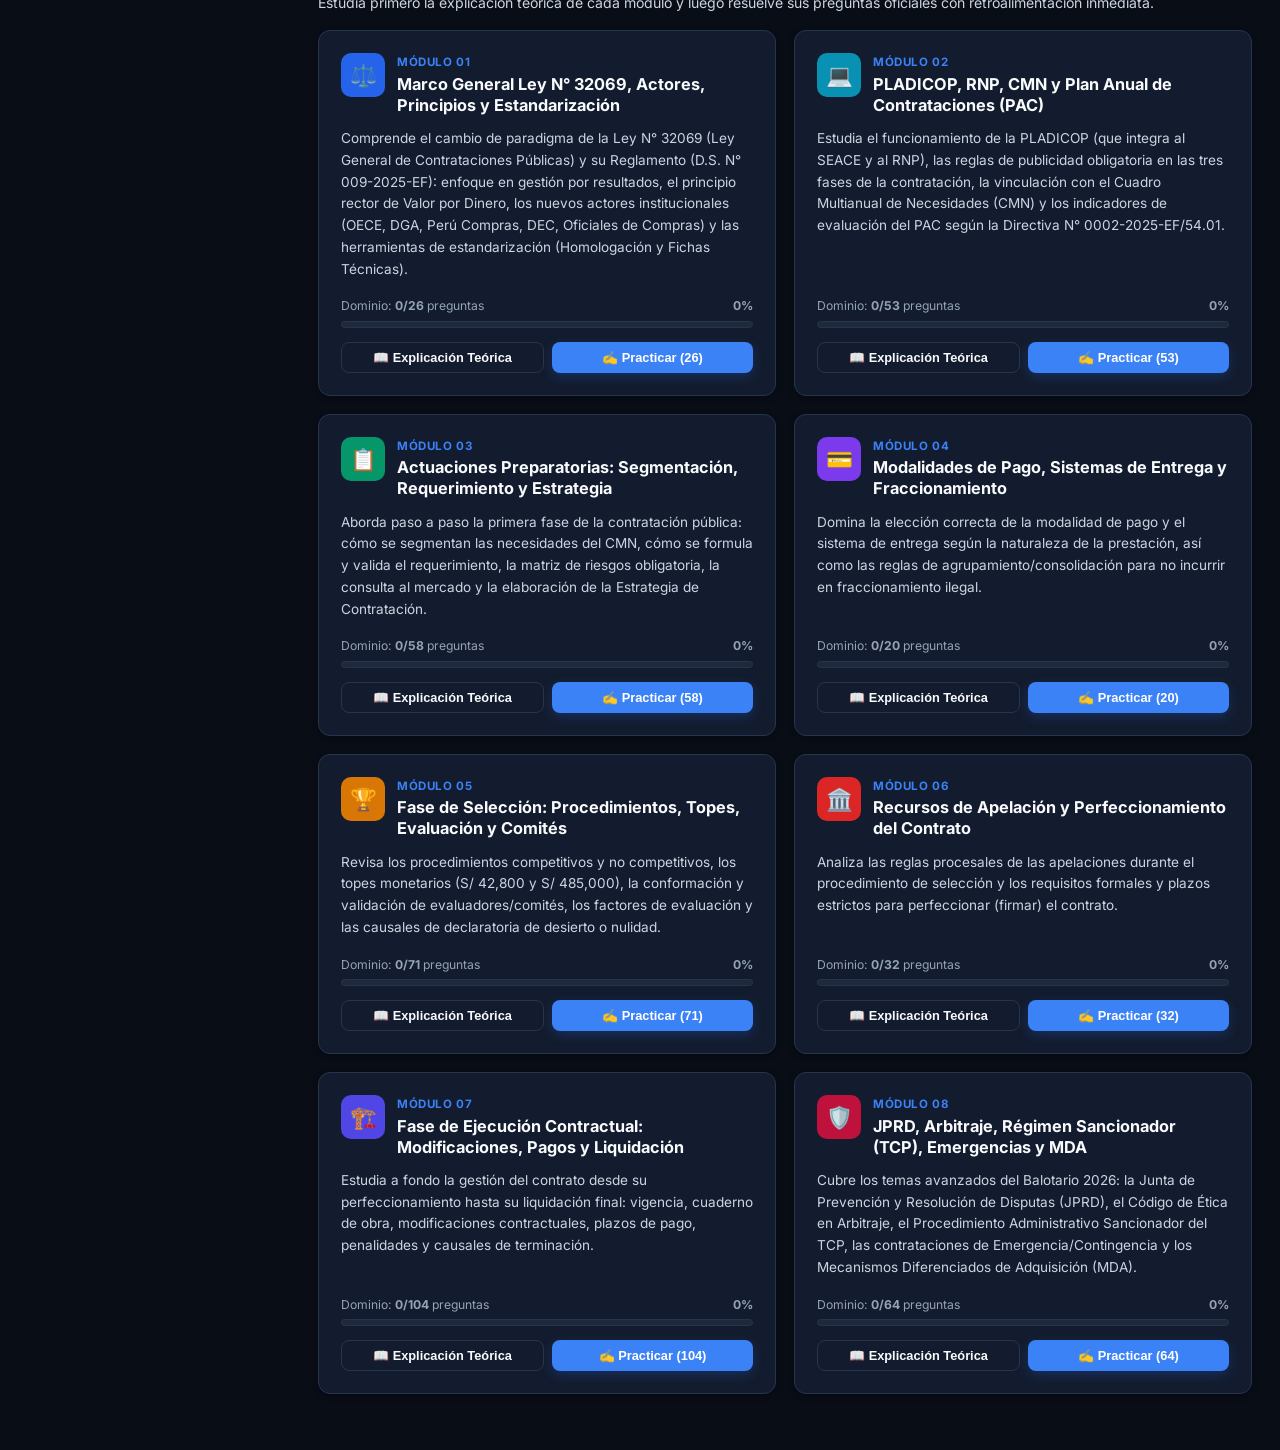
==== commit f8b4966c: "Add files via upload" ====
--- a/index.html
+++ b/index.html
@@ -3,6 +3,8 @@
 <head>
   <meta charset="UTF-8" />
   <meta name="viewport" content="width=device-width, initial-scale=1.0" />
+  <meta name="theme-color" content="#0b1120" />
+  <link rel="manifest" href="manifest.json" />
   <title>Certificación OECE 2026 | Academia, Balotario Explicado y Simulador – Ley N° 32069</title>
   <link rel="preconnect" href="https://fonts.googleapis.com">
   <link rel="preconnect" href="https://fonts.gstatic.com" crossorigin>
@@ -121,6 +123,9 @@
 
       <div class="topbar-info">
         <span class="pill-tag green" id="topStatsPill">✅ 0 dominadas · 🎯 Precisión: 0%</span>
+        <button class="btn btn-gold btn-sm" id="pwaInstallBtn" style="display:none;" onclick="installPWAApp()" title="Instalar aplicación OECE en tu celular o PC">
+          📲 Instalar App
+        </button>
         <button class="btn btn-outline btn-sm" id="topbarThemeBtn" onclick="toggleTheme()" title="Alternar Modo Oscuro / Modo Claro">
           🌙 Modo Oscuro Activo
         </button>
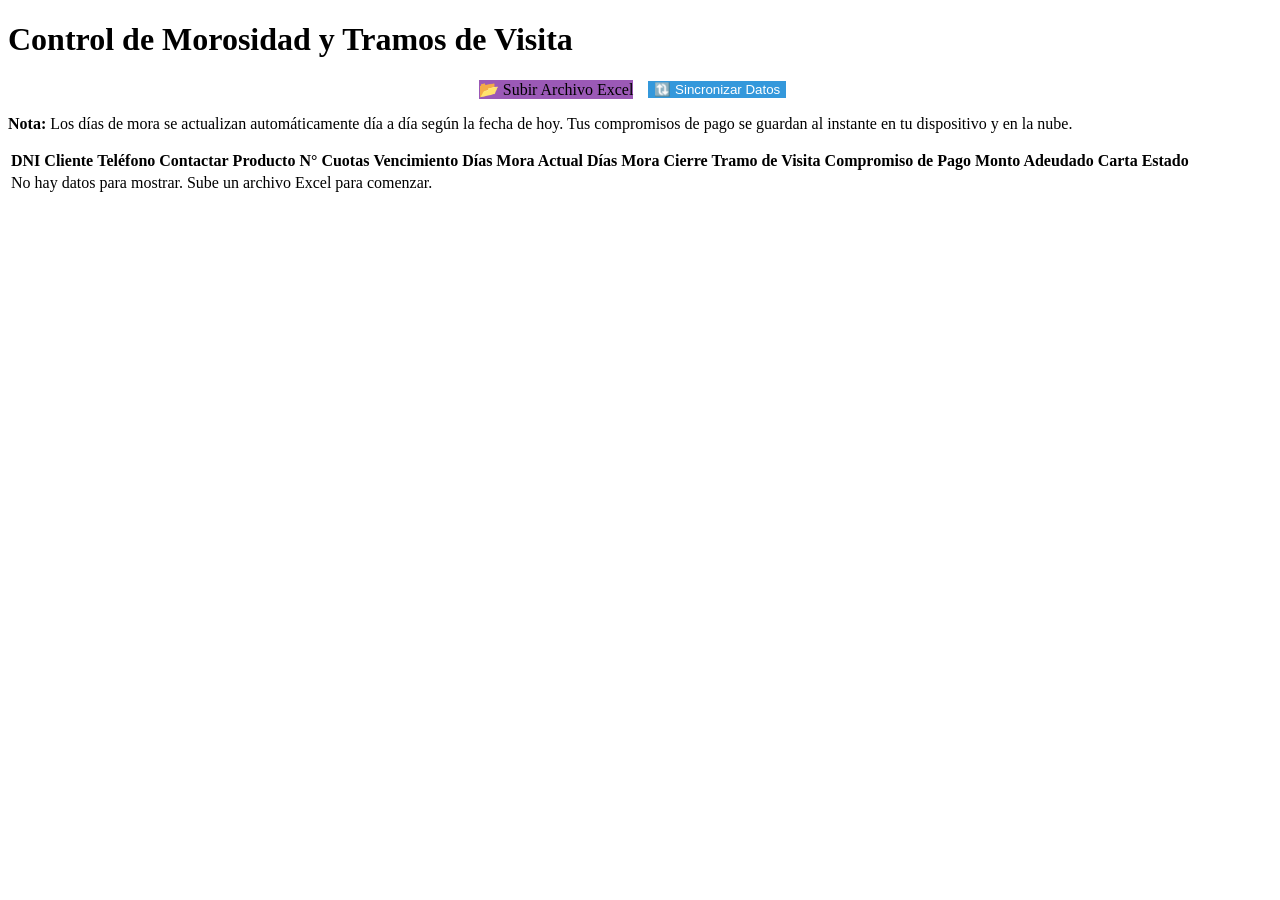
==== commit 561d9824: "Add files via upload" ====
--- a/index.html
+++ b/index.html
@@ -1,227 +1,125 @@
 <!DOCTYPE html>
-<html lang="es" data-theme="dark">
+<html lang="es">
 <head>
-  <meta charset="UTF-8" />
-  <meta name="viewport" content="width=device-width, initial-scale=1.0" />
-  <meta name="theme-color" content="#0b1120" />
-  <link rel="manifest" href="manifest.json" />
-  <title>Certificación OECE 2026 | Academia, Balotario Explicado y Simulador – Ley N° 32069</title>
-  <link rel="preconnect" href="https://fonts.googleapis.com">
-  <link rel="preconnect" href="https://fonts.gstatic.com" crossorigin>
-  <link href="https://fonts.googleapis.com/css2?family=Inter:wght@400;500;600;700;800;900&display=swap" rel="stylesheet">
-  <link rel="stylesheet" href="styles.css" />
+    <meta charset="UTF-8">
+    <meta name="viewport" content="width=device-width, initial-scale=1.0">
+    <title>Control de Morosidad</title>
+    <link rel="stylesheet" href="style.css?v=23">
+    <script src="https://cdn.sheetjs.com/xlsx-latest/package/dist/xlsx.full.min.js"></script>
 </head>
 <body>
+    <div class="container">
+        <header>
+            <h1>Control de Morosidad y Tramos de Visita</h1>
+        </header>
 
-  <!-- SIDEBAR NAVIGATION -->
-  <aside class="sidebar" id="sidebar">
-    <div class="brand-box">
-      <div class="brand-logo">OECE</div>
-      <div>
-        <div class="brand-title">CERTIFICACIÓN OECE</div>
-        <div class="brand-subtitle">Ley N° 32069 · D.S. 009-2025-EF</div>
-      </div>
+        <section class="upload-section">
+            <div class="file-input-wrapper" style="display: flex; gap: 15px; justify-content: center; flex-wrap: wrap; align-items: center;">
+                <label for="excel-file" class="file-label" style="background-color: #9b59b6; cursor: pointer;">
+                    <span id="file-name">&#128194; Subir Archivo Excel</span>
+                </label>
+                <input type="file" id="excel-file" accept=".xlsx, .xls" style="display:none;" />
+                
+                <button id="btn-sync" class="file-label" style="background-color: #3498db; border: none; cursor: pointer; color: white;">&#128259; Sincronizar Datos</button>
+                <span id="sync-status" style="font-weight: bold; color: #7f8c8d;"></span>
+                <button id="btn-export" class="file-label" style="background-color: #27ae60; border: none; display: none;">&#128202; Descargar Excel</button>
+            </div>
+            <div class="instructions">
+                <p><strong>Nota:</strong> Los días de mora se actualizan automáticamente día a día según la fecha de hoy. Tus compromisos de pago se guardan al instante en tu dispositivo y en la nube.</p>
+            </div>
+        </section>
+
+        <section class="alerts-banner" id="alerts-banner" style="display: none; margin-bottom: 20px; border-radius: 8px; overflow: hidden; border: 2px solid #e74c3c; background-color: #fff5f5; box-shadow: 0 3px 8px rgba(231, 76, 60, 0.15);">
+            <div style="background-color: #e74c3c; color: white; padding: 10px 15px; display: flex; justify-content: space-between; align-items: center; flex-wrap: wrap; gap: 10px;">
+                <div style="font-weight: bold; font-size: 1rem;">
+                    &#128680; ALERTA URGENTE DE GESTIÓN TELEFÓNICA (Para evitar llamadas de atención)
+                </div>
+                <div style="display: flex; gap: 8px; flex-wrap: wrap;">
+                    <button id="btn-ver-sin-llamar" style="background: white; color: #c0392b; border: none; padding: 5px 12px; border-radius: 5px; font-weight: bold; cursor: pointer; font-size: 0.85rem;">Ver Clientes EN MORA sin llamar (<span id="count-sin-llamar">0</span>)</button>
+                    <button id="btn-ver-preventiva" style="background: #f39c12; color: white; border: none; padding: 5px 12px; border-radius: 5px; font-weight: bold; cursor: pointer; font-size: 0.85rem;">Ver Próximos a Vencer (0 a 3 días) (<span id="count-preventiva-urgente">0</span>)</button>
+                    <button id="btn-ver-todos-alerta" style="background: #2c3e50; color: white; border: none; padding: 5px 12px; border-radius: 5px; font-weight: bold; cursor: pointer; font-size: 0.85rem;">Mostrar Todos</button>
+                </div>
+            </div>
+            <div id="alerts-detail" style="padding: 12px 15px; font-size: 0.9rem; color: #2c3e50; display: flex; flex-direction: column; gap: 6px;"></div>
+        </section>
+
+        <section class="summary-section" id="summary-section" style="display: none;">
+            <div class="summary-card" style="cursor: pointer;" onclick="filtrarRapido('todos')" title="Haz clic para ver todos">
+                <h3>Total Adeudado</h3>
+                <p id="total-monto">.00</p>
+            </div>
+            <div class="summary-card" style="border-left-color: #e74c3c; cursor: pointer;" onclick="filtrarRapido('sin-llamar-mora')" title="Haz clic para ver a quiénes te falta llamar hoy">
+                <h3 style="color: #c0392b; font-weight: bold;">&#128222; En Mora SIN Llamar</h3>
+                <p id="total-sin-llamar" style="color: #e74c3c;">0</p>
+            </div>
+            <div class="summary-card" style="border-left-color: #e67e22; cursor: pointer;" onclick="filtrarRapido('tramo-1')" title="Haz clic para filtrar Tramo 1-8 días">
+                <h3>Visitas Tramo 1-8 días</h3>
+                <p id="total-tramo-1">0</p>
+            </div>
+            <div class="summary-card" style="border-left-color: #c0392b; cursor: pointer;" onclick="filtrarRapido('tramo-2')" title="Haz clic para filtrar Tramo 9-30 días">
+                <h3>Visitas Tramo 9-30 días</h3>
+                <p id="total-tramo-2">0</p>
+            </div>
+            <div class="summary-card" style="border-left-color: #f39c12; cursor: pointer;" onclick="filtrarRapido('preventiva-urgente')" title="Haz clic para ver los que vencen hoy o en 3 días">
+                <h3>&#9200; Vencen en 0-3 días</h3>
+                <p id="total-preventiva" style="color: #d35400;">0</p>
+            </div>
+        </section>
+
+        <section class="filters-section" id="filters-section" style="display: none; margin-bottom: 20px; gap: 12px; flex-wrap: wrap; align-items: center; justify-content: space-between; background: #f8f9fa; padding: 12px 15px; border-radius: 8px; border: 1px solid #e1e8ed;">
+            <div style="display: flex; gap: 10px; flex-wrap: wrap; align-items: center; flex: 1;">
+                <input type="text" id="filter-search" placeholder="&#128269; Buscar por cliente o DNI..." style="padding: 8px 12px; border: 1px solid #bdc3c7; border-radius: 6px; min-width: 220px; font-size: 0.9rem;">
+                <select id="filter-tramo" style="padding: 8px 12px; border: 1px solid #bdc3c7; border-radius: 6px; font-size: 0.9rem; cursor: pointer;">
+                    <option value="todos">Todos los clientes</option>
+                    <option value="sin-llamar-mora">&#128680; En Mora SIN LLAMAR (Urgente)</option>
+                    <option value="nuevos-mora">&#9888; Nuevos que entraron en Mora</option>
+                    <option value="preventiva-urgente">&#9200; Vencen Hoy o en 1 a 3 días</option>
+                    <option value="en-mora">Todos en Mora (&ge; 1 día)</option>
+                    <option value="tramo-1">Tramo 1 a 8 días</option>
+                    <option value="tramo-2">Tramo 9 a 30 días</option>
+                    <option value="tramo-otro">Mayor a 30 días</option>
+                    <option value="al-dia">Al día / Preventiva (0 días)</option>
+                </select>
+                <select id="filter-estado" style="padding: 8px 12px; border: 1px solid #bdc3c7; border-radius: 6px; font-size: 0.9rem; cursor: pointer;">
+                    <option value="todos">Todos los estados</option>
+                    <option value="pendiente">Solo Pendientes de Pago</option>
+                    <option value="cancelo">Solo Cancelados</option>
+                </select>
+            </div>
+            <div id="info-actualizacion" style="font-size: 0.82rem; color: #2c3e50; background: #eaf2f8; padding: 6px 10px; border-radius: 5px; font-weight: 600;"></div>
+        </section>
+
+        <section class="table-section">
+            <div style="overflow-x:auto;">
+                <table id="results-table">
+                    <thead>
+                        <tr>
+                            <th>DNI</th>
+                            <th>Cliente</th>
+                            <th>Teléfono</th>
+                            <th>Contactar</th>
+                            <th>Producto</th>
+                            <th>N° Cuotas</th>
+                            <th>Vencimiento</th>
+                            <th>Días Mora Actual</th>
+                            <th>Días Mora Cierre</th>
+                            <th>Tramo de Visita</th>
+                            <th>Compromiso de Pago</th>
+                            <th>Monto Adeudado</th>
+                            <th>Carta</th>
+                            <th>Estado</th>
+                        </tr>
+                    </thead>
+                    <tbody id="table-body">
+                        <tr>
+                            <td colspan="14" class="empty-state">No hay datos para mostrar. Sube un archivo Excel para comenzar.</td>
+                        </tr>
+                    </tbody>
+                </table>
+            </div>
+        </section>
     </div>
 
-    <div class="user-profile-card">
-      <div class="user-profile-label">Participante / Especialista</div>
-      <input
-        type="text"
-        id="userNameInput"
-        class="user-name-input"
-        value="JHUNIOR VARGAS GORDON"
-        placeholder="Tu nombre para el certificado"
-        oninput="updateUserName(this.value)"
-      />
-
-      <div class="level-selector-row">
-        <span>Meta de Certificación:</span>
-        <select id="targetLevelSelect" class="level-select" onchange="updateTargetLevel(this.value)">
-          <option value="Básico">Nivel Básico (≥58%)</option>
-          <option value="Intermedio" selected>Nivel Intermedio (≥70%)</option>
-          <option value="Avanzado">Nivel Avanzado (≥80%)</option>
-        </select>
-      </div>
-
-      <div class="readiness-bar-wrap">
-        <div class="readiness-header">
-          <span style="color:#cbd5e1">Índice de Preparación</span>
-          <strong id="sidebarReadinessPct" style="color:#34d399">0%</strong>
-        </div>
-        <div class="readiness-track">
-          <div class="readiness-fill" id="sidebarReadinessFill" style="width:0%"></div>
-        </div>
-      </div>
-    </div>
-
-    <nav class="nav-menu">
-      <button class="nav-btn active" data-view="dashboard" onclick="switchView('dashboard')">
-        <span class="nav-icon">🏠</span>
-        <span>Inicio & Mi Ruta OECE</span>
-      </button>
-
-      <button class="nav-btn" data-view="academy" onclick="switchView('academy')">
-        <span class="nav-icon">📚</span>
-        <span>1. Aprender con Explicaciones</span>
-        <span class="nav-badge">8 Mód.</span>
-      </button>
-
-      <button class="nav-btn" data-view="trainer" onclick="switchView('trainer')">
-        <span class="nav-icon">🧠</span>
-        <span>2. Entrenar con Preguntas</span>
-        <span class="nav-badge" id="navBadgeTrainer">0/428</span>
-      </button>
-
-      <button class="nav-btn" data-view="topes" onclick="switchView('topes')">
-        <span class="nav-icon">🎯</span>
-        <span>Simulador Topes & Casuísticas</span>
-        <span class="nav-badge" style="background:#10b981; color:#062e22">Fijas</span>
-      </button>
-
-      <button class="nav-btn" data-view="tools" onclick="switchView('tools')">
-        <span class="nav-icon">🧮</span>
-        <span>Calculadora & Anti-Trampas</span>
-        <span class="nav-badge" style="background:#f59e0b; color:#0f172a">Nuevo</span>
-      </button>
-
-      <button class="nav-btn" data-view="flashcards" onclick="switchView('flashcards')">
-        <span class="nav-icon">⚡</span>
-        <span>Flashcards & Plazos Fijos</span>
-      </button>
-
-      <button class="nav-btn" data-view="simulator" onclick="switchView('simulator')">
-        <span class="nav-icon">⏱️</span>
-        <span>3. Simulacro Examen OECE</span>
-      </button>
-
-      <button class="nav-btn" data-view="certificate" onclick="switchView('certificate')">
-        <span class="nav-icon">🎓</span>
-        <span>Mi Certificado & Historial</span>
-        <span class="nav-badge" id="navBadgeCert">0</span>
-      </button>
-    </nav>
-
-    <div class="sidebar-footer">
-      <button class="sidebar-util-btn" onclick="toggleTheme()" title="Cambiar modo claro/oscuro">
-        🌗 Tema
-      </button>
-      <button class="sidebar-util-btn" onclick="resetAllProgress()" title="Reiniciar estadísticas">
-        🔄 Reiniciar
-      </button>
-    </div>
-  </aside>
-
-  <!-- MAIN CONTENT AREA -->
-  <div class="main-wrapper">
-    <header class="topbar">
-      <div style="display:flex; align-items:center; gap:12px;">
-        <button class="mobile-menu-btn" onclick="toggleMobileSidebar()">☰</button>
-        <div style="font-weight:700; font-size:0.95rem;">
-          Plataforma Interactiva de Estudio y Certificación OECE 2026
-        </div>
-      </div>
-
-      <div class="topbar-info">
-        <span class="pill-tag green" id="topStatsPill">✅ 0 dominadas · 🎯 Precisión: 0%</span>
-        <button class="btn btn-gold btn-sm" id="pwaInstallBtn" style="display:none;" onclick="installPWAApp()" title="Instalar aplicación OECE en tu celular o PC">
-          📲 Instalar App
-        </button>
-        <button class="btn btn-outline btn-sm" id="topbarThemeBtn" onclick="toggleTheme()" title="Alternar Modo Oscuro / Modo Claro">
-          🌙 Modo Oscuro Activo
-        </button>
-        <a href="6401561-ds009_2025ef.pdf" target="_blank" class="btn btn-outline btn-sm" title="Abrir PDF del Reglamento D.S. N° 009-2025-EF">
-          📄 Reglamento D.S. 009-2025-EF
-        </a>
-        <a href="BALOTARIO MASTER 2026.pdf" target="_blank" class="btn btn-outline btn-sm" title="Abrir PDF del Balotario Original">
-          📑 Balotario PDF
-        </a>
-      </div>
-    </header>
-
-    <main class="content-area">
-      <!-- VIEW 1: DASHBOARD -->
-      <section id="view-dashboard" class="view-section active">
-        <div id="dashboardContent"></div>
-      </section>
-
-      <!-- VIEW 2: ACADEMY (THEORETICAL EXPLANATIONS) -->
-      <section id="view-academy" class="view-section">
-        <div class="section-header">
-          <div>
-            <h2 class="section-title">📚 Academia Interactiva: Aprende con Explicaciones Didácticas</h2>
-            <p style="font-size:0.88rem; color:var(--text-secondary)">Domina la teoría completa de la Ley N° 32069 y su Reglamento D.S. N° 009-2025-EF estructurada en 8 módulos con las "Fijas de Examen OECE".</p>
-          </div>
-        </div>
-        <div class="academy-layout">
-          <div class="academy-toc" id="academyToc"></div>
-          <div class="academy-reader" id="academyReader"></div>
-        </div>
-      </section>
-
-      <!-- VIEW 3: TRAINER (LEARN THROUGH QUESTIONS) -->
-      <section id="view-trainer" class="view-section">
-        <div class="section-header">
-          <div>
-            <h2 class="section-title">🧠 Entrenador Guiado: Aprende a través de las 405 Preguntas Oficiales</h2>
-            <p style="font-size:0.88rem; color:var(--text-secondary)">Responde cada pregunta y recibe al instante la explicación normativa paso a paso, por qué se descartan los distractores y el tip de examen.</p>
-          </div>
-        </div>
-        <div id="trainerContent"></div>
-      </section>
-
-      <!-- VIEW 4: FLASHCARDS & CHEATSHEET -->
-      <section id="view-flashcards" class="view-section">
-        <div id="flashcardsContent"></div>
-      </section>
-
-      <!-- VIEW 4A: SIMULADOR DE TOPES Y CASUÍSTICAS -->
-      <section id="view-topes" class="view-section">
-        <div id="topesContent"></div>
-      </section>
-
-      <!-- VIEW 4B: CALCULATOR, ANTI-TRAPS & ARTICLES -->
-      <section id="view-tools" class="view-section">
-        <div id="toolsContent"></div>
-      </section>
-
-      <!-- VIEW 5: EXAM SIMULATOR -->
-      <section id="view-simulator" class="view-section">
-        <div id="simulatorContent"></div>
-      </section>
-
-      <!-- VIEW 6: CERTIFICATE & HISTORY -->
-      <section id="view-certificate" class="view-section">
-        <div id="certificateContent"></div>
-      </section>
-    </main>
-  </div>
-
-  <!-- BARRA INFERIOR PARA CELULAR (ESTILO APP MÓVIL) -->
-  <nav class="mobile-bottom-nav no-print">
-    <button class="mob-nav-btn active" data-mob-view="dashboard" onclick="switchView('dashboard')">
-      <span class="mob-icon">📊</span>
-      <span>Inicio</span>
-    </button>
-    <button class="mob-nav-btn" data-mob-view="trainer" onclick="switchView('trainer')">
-      <span class="mob-icon">🧠</span>
-      <span>Practicar</span>
-    </button>
-    <button class="mob-nav-btn" data-mob-view="topes" onclick="switchView('topes')">
-      <span class="mob-icon">🎯</span>
-      <span>Topes</span>
-    </button>
-    <button class="mob-nav-btn" data-mob-view="simulator" onclick="switchView('simulator')">
-      <span class="mob-icon">⏱️</span>
-      <span>Simulacro</span>
-    </button>
-    <button class="mob-nav-btn" data-mob-view="flashcards" onclick="switchView('flashcards')">
-      <span class="mob-icon">🃏</span>
-      <span>Tarjetas</span>
-    </button>
-  </nav>
-
-  <script src="data.js"></script>
-  <script src="study_content.js"></script>
-  <script src="app.js"></script>
+    <script src="app.js?v=24"></script>
 </body>
-</html>
+</html>
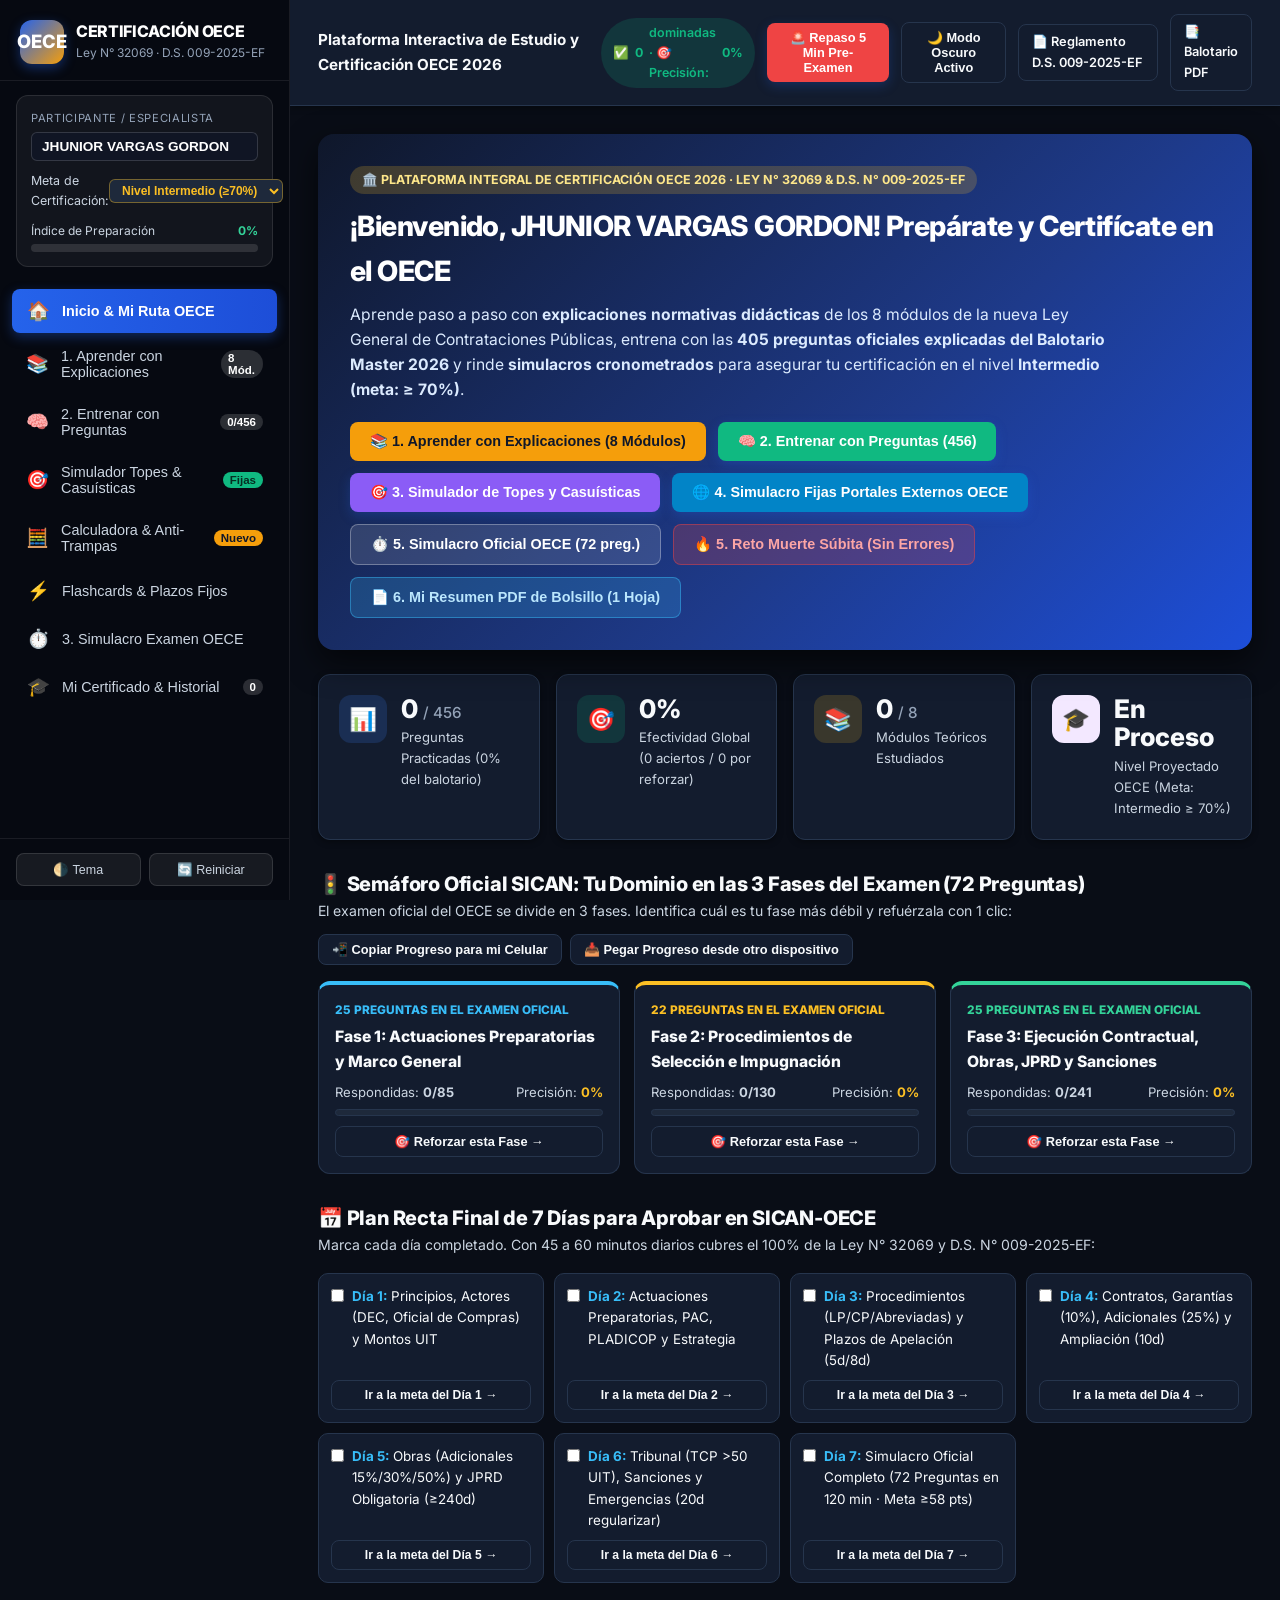
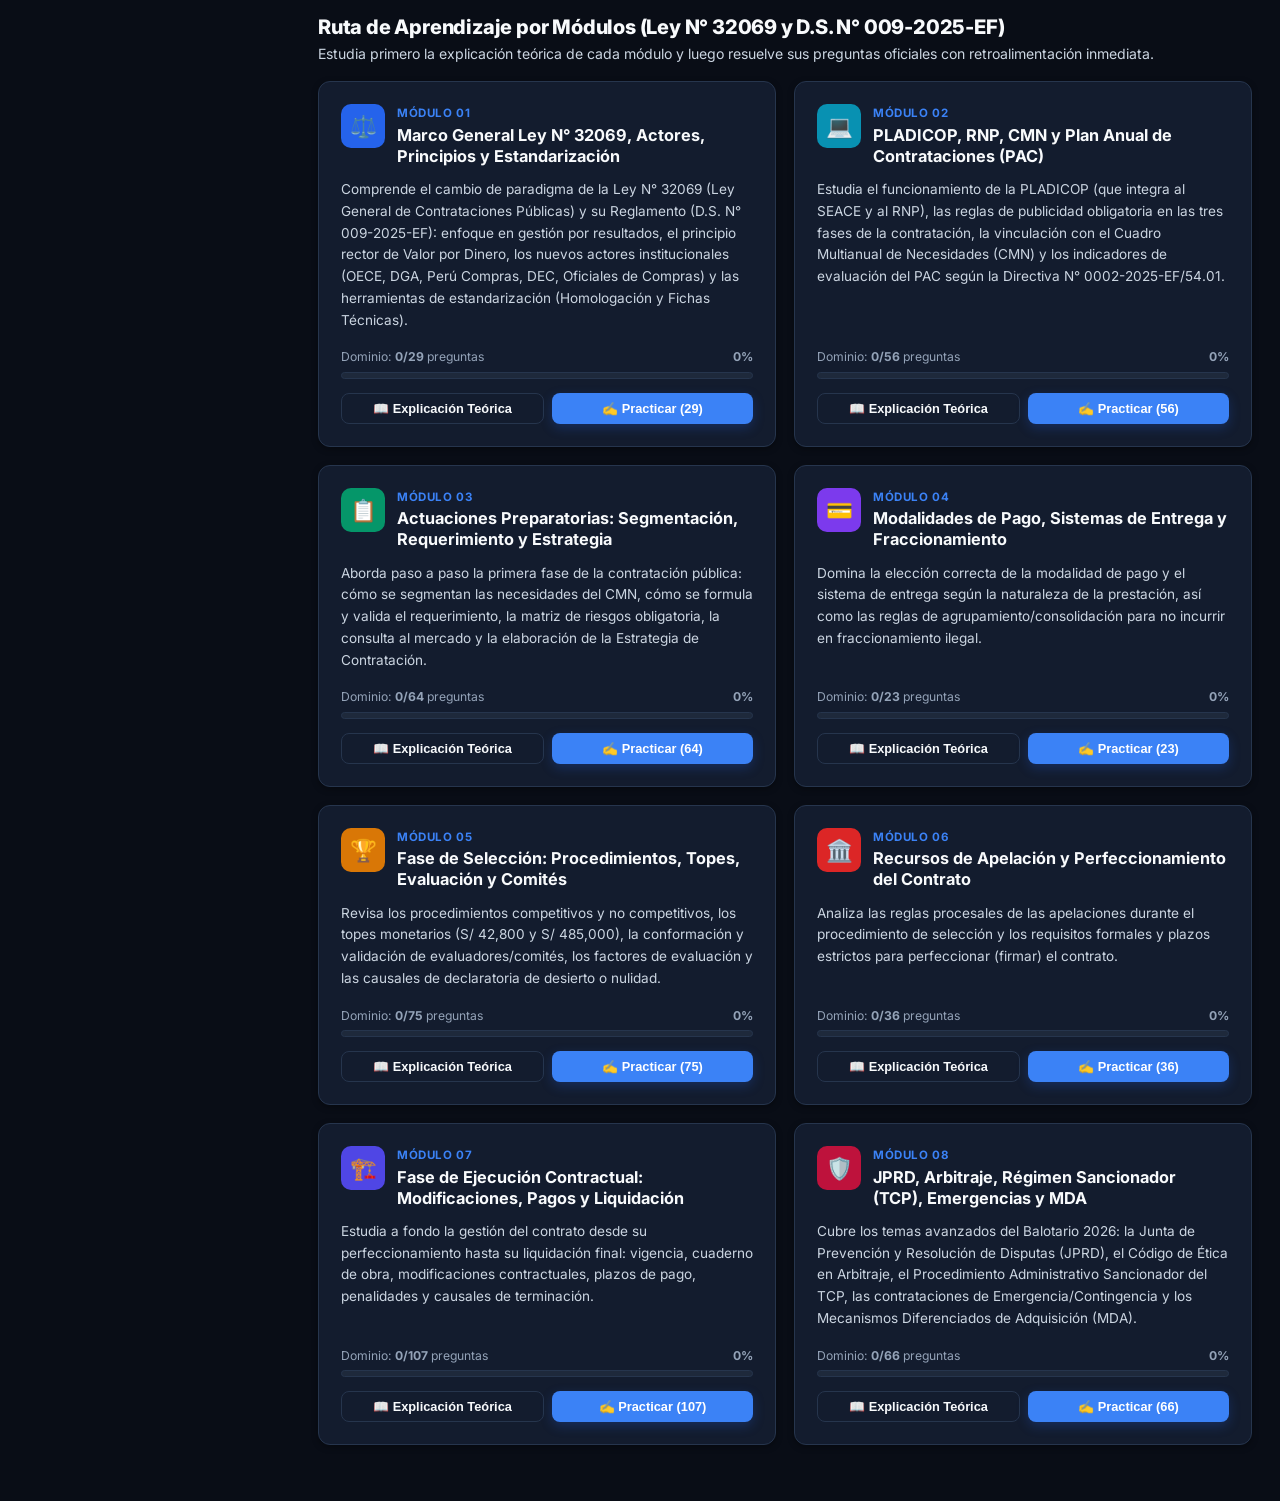
==== commit 801e9c98: "Add files via upload" ====
--- a/index.html
+++ b/index.html
@@ -1,125 +1,230 @@
 <!DOCTYPE html>
-<html lang="es">
+<html lang="es" data-theme="dark">
 <head>
-    <meta charset="UTF-8">
-    <meta name="viewport" content="width=device-width, initial-scale=1.0">
-    <title>Control de Morosidad</title>
-    <link rel="stylesheet" href="style.css?v=23">
-    <script src="https://cdn.sheetjs.com/xlsx-latest/package/dist/xlsx.full.min.js"></script>
+  <meta charset="UTF-8" />
+  <meta name="viewport" content="width=device-width, initial-scale=1.0" />
+  <meta name="theme-color" content="#0b1120" />
+  <link rel="manifest" href="manifest.json" />
+  <title>Certificación OECE 2026 | Academia, Balotario Explicado y Simulador – Ley N° 32069</title>
+  <link rel="preconnect" href="https://fonts.googleapis.com">
+  <link rel="preconnect" href="https://fonts.gstatic.com" crossorigin>
+  <link href="https://fonts.googleapis.com/css2?family=Inter:wght@400;500;600;700;800;900&display=swap" rel="stylesheet">
+  <link rel="stylesheet" href="styles.css" />
 </head>
 <body>
-    <div class="container">
-        <header>
-            <h1>Control de Morosidad y Tramos de Visita</h1>
-        </header>
-
-        <section class="upload-section">
-            <div class="file-input-wrapper" style="display: flex; gap: 15px; justify-content: center; flex-wrap: wrap; align-items: center;">
-                <label for="excel-file" class="file-label" style="background-color: #9b59b6; cursor: pointer;">
-                    <span id="file-name">&#128194; Subir Archivo Excel</span>
-                </label>
-                <input type="file" id="excel-file" accept=".xlsx, .xls" style="display:none;" />
-                
-                <button id="btn-sync" class="file-label" style="background-color: #3498db; border: none; cursor: pointer; color: white;">&#128259; Sincronizar Datos</button>
-                <span id="sync-status" style="font-weight: bold; color: #7f8c8d;"></span>
-                <button id="btn-export" class="file-label" style="background-color: #27ae60; border: none; display: none;">&#128202; Descargar Excel</button>
-            </div>
-            <div class="instructions">
-                <p><strong>Nota:</strong> Los días de mora se actualizan automáticamente día a día según la fecha de hoy. Tus compromisos de pago se guardan al instante en tu dispositivo y en la nube.</p>
-            </div>
-        </section>
-
-        <section class="alerts-banner" id="alerts-banner" style="display: none; margin-bottom: 20px; border-radius: 8px; overflow: hidden; border: 2px solid #e74c3c; background-color: #fff5f5; box-shadow: 0 3px 8px rgba(231, 76, 60, 0.15);">
-            <div style="background-color: #e74c3c; color: white; padding: 10px 15px; display: flex; justify-content: space-between; align-items: center; flex-wrap: wrap; gap: 10px;">
-                <div style="font-weight: bold; font-size: 1rem;">
-                    &#128680; ALERTA URGENTE DE GESTIÓN TELEFÓNICA (Para evitar llamadas de atención)
-                </div>
-                <div style="display: flex; gap: 8px; flex-wrap: wrap;">
-                    <button id="btn-ver-sin-llamar" style="background: white; color: #c0392b; border: none; padding: 5px 12px; border-radius: 5px; font-weight: bold; cursor: pointer; font-size: 0.85rem;">Ver Clientes EN MORA sin llamar (<span id="count-sin-llamar">0</span>)</button>
-                    <button id="btn-ver-preventiva" style="background: #f39c12; color: white; border: none; padding: 5px 12px; border-radius: 5px; font-weight: bold; cursor: pointer; font-size: 0.85rem;">Ver Próximos a Vencer (0 a 3 días) (<span id="count-preventiva-urgente">0</span>)</button>
-                    <button id="btn-ver-todos-alerta" style="background: #2c3e50; color: white; border: none; padding: 5px 12px; border-radius: 5px; font-weight: bold; cursor: pointer; font-size: 0.85rem;">Mostrar Todos</button>
-                </div>
-            </div>
-            <div id="alerts-detail" style="padding: 12px 15px; font-size: 0.9rem; color: #2c3e50; display: flex; flex-direction: column; gap: 6px;"></div>
-        </section>
-
-        <section class="summary-section" id="summary-section" style="display: none;">
-            <div class="summary-card" style="cursor: pointer;" onclick="filtrarRapido('todos')" title="Haz clic para ver todos">
-                <h3>Total Adeudado</h3>
-                <p id="total-monto">.00</p>
-            </div>
-            <div class="summary-card" style="border-left-color: #e74c3c; cursor: pointer;" onclick="filtrarRapido('sin-llamar-mora')" title="Haz clic para ver a quiénes te falta llamar hoy">
-                <h3 style="color: #c0392b; font-weight: bold;">&#128222; En Mora SIN Llamar</h3>
-                <p id="total-sin-llamar" style="color: #e74c3c;">0</p>
-            </div>
-            <div class="summary-card" style="border-left-color: #e67e22; cursor: pointer;" onclick="filtrarRapido('tramo-1')" title="Haz clic para filtrar Tramo 1-8 días">
-                <h3>Visitas Tramo 1-8 días</h3>
-                <p id="total-tramo-1">0</p>
-            </div>
-            <div class="summary-card" style="border-left-color: #c0392b; cursor: pointer;" onclick="filtrarRapido('tramo-2')" title="Haz clic para filtrar Tramo 9-30 días">
-                <h3>Visitas Tramo 9-30 días</h3>
-                <p id="total-tramo-2">0</p>
-            </div>
-            <div class="summary-card" style="border-left-color: #f39c12; cursor: pointer;" onclick="filtrarRapido('preventiva-urgente')" title="Haz clic para ver los que vencen hoy o en 3 días">
-                <h3>&#9200; Vencen en 0-3 días</h3>
-                <p id="total-preventiva" style="color: #d35400;">0</p>
-            </div>
-        </section>
-
-        <section class="filters-section" id="filters-section" style="display: none; margin-bottom: 20px; gap: 12px; flex-wrap: wrap; align-items: center; justify-content: space-between; background: #f8f9fa; padding: 12px 15px; border-radius: 8px; border: 1px solid #e1e8ed;">
-            <div style="display: flex; gap: 10px; flex-wrap: wrap; align-items: center; flex: 1;">
-                <input type="text" id="filter-search" placeholder="&#128269; Buscar por cliente o DNI..." style="padding: 8px 12px; border: 1px solid #bdc3c7; border-radius: 6px; min-width: 220px; font-size: 0.9rem;">
-                <select id="filter-tramo" style="padding: 8px 12px; border: 1px solid #bdc3c7; border-radius: 6px; font-size: 0.9rem; cursor: pointer;">
-                    <option value="todos">Todos los clientes</option>
-                    <option value="sin-llamar-mora">&#128680; En Mora SIN LLAMAR (Urgente)</option>
-                    <option value="nuevos-mora">&#9888; Nuevos que entraron en Mora</option>
-                    <option value="preventiva-urgente">&#9200; Vencen Hoy o en 1 a 3 días</option>
-                    <option value="en-mora">Todos en Mora (&ge; 1 día)</option>
-                    <option value="tramo-1">Tramo 1 a 8 días</option>
-                    <option value="tramo-2">Tramo 9 a 30 días</option>
-                    <option value="tramo-otro">Mayor a 30 días</option>
-                    <option value="al-dia">Al día / Preventiva (0 días)</option>
-                </select>
-                <select id="filter-estado" style="padding: 8px 12px; border: 1px solid #bdc3c7; border-radius: 6px; font-size: 0.9rem; cursor: pointer;">
-                    <option value="todos">Todos los estados</option>
-                    <option value="pendiente">Solo Pendientes de Pago</option>
-                    <option value="cancelo">Solo Cancelados</option>
-                </select>
-            </div>
-            <div id="info-actualizacion" style="font-size: 0.82rem; color: #2c3e50; background: #eaf2f8; padding: 6px 10px; border-radius: 5px; font-weight: 600;"></div>
-        </section>
-
-        <section class="table-section">
-            <div style="overflow-x:auto;">
-                <table id="results-table">
-                    <thead>
-                        <tr>
-                            <th>DNI</th>
-                            <th>Cliente</th>
-                            <th>Teléfono</th>
-                            <th>Contactar</th>
-                            <th>Producto</th>
-                            <th>N° Cuotas</th>
-                            <th>Vencimiento</th>
-                            <th>Días Mora Actual</th>
-                            <th>Días Mora Cierre</th>
-                            <th>Tramo de Visita</th>
-                            <th>Compromiso de Pago</th>
-                            <th>Monto Adeudado</th>
-                            <th>Carta</th>
-                            <th>Estado</th>
-                        </tr>
-                    </thead>
-                    <tbody id="table-body">
-                        <tr>
-                            <td colspan="14" class="empty-state">No hay datos para mostrar. Sube un archivo Excel para comenzar.</td>
-                        </tr>
-                    </tbody>
-                </table>
-            </div>
-        </section>
+
+  <!-- SIDEBAR NAVIGATION -->
+  <aside class="sidebar" id="sidebar">
+    <div class="brand-box">
+      <div class="brand-logo">OECE</div>
+      <div>
+        <div class="brand-title">CERTIFICACIÓN OECE</div>
+        <div class="brand-subtitle">Ley N° 32069 · D.S. 009-2025-EF</div>
+      </div>
     </div>
 
-    <script src="app.js?v=24"></script>
+    <div class="user-profile-card">
+      <div class="user-profile-label">Participante / Especialista</div>
+      <input
+        type="text"
+        id="userNameInput"
+        class="user-name-input"
+        value="JHUNIOR VARGAS GORDON"
+        placeholder="Tu nombre para el certificado"
+        oninput="updateUserName(this.value)"
+      />
+
+      <div class="level-selector-row">
+        <span>Meta de Certificación:</span>
+        <select id="targetLevelSelect" class="level-select" onchange="updateTargetLevel(this.value)">
+          <option value="Básico">Nivel Básico (≥58%)</option>
+          <option value="Intermedio" selected>Nivel Intermedio (≥70%)</option>
+          <option value="Avanzado">Nivel Avanzado (≥80%)</option>
+        </select>
+      </div>
+
+      <div class="readiness-bar-wrap">
+        <div class="readiness-header">
+          <span style="color:#cbd5e1">Índice de Preparación</span>
+          <strong id="sidebarReadinessPct" style="color:#34d399">0%</strong>
+        </div>
+        <div class="readiness-track">
+          <div class="readiness-fill" id="sidebarReadinessFill" style="width:0%"></div>
+        </div>
+      </div>
+    </div>
+
+    <nav class="nav-menu">
+      <button class="nav-btn active" data-view="dashboard" onclick="switchView('dashboard')">
+        <span class="nav-icon">🏠</span>
+        <span>Inicio & Mi Ruta OECE</span>
+      </button>
+
+      <button class="nav-btn" data-view="academy" onclick="switchView('academy')">
+        <span class="nav-icon">📚</span>
+        <span>1. Aprender con Explicaciones</span>
+        <span class="nav-badge">8 Mód.</span>
+      </button>
+
+      <button class="nav-btn" data-view="trainer" onclick="switchView('trainer')">
+        <span class="nav-icon">🧠</span>
+        <span>2. Entrenar con Preguntas</span>
+        <span class="nav-badge" id="navBadgeTrainer">0/428</span>
+      </button>
+
+      <button class="nav-btn" data-view="topes" onclick="switchView('topes')">
+        <span class="nav-icon">🎯</span>
+        <span>Simulador Topes & Casuísticas</span>
+        <span class="nav-badge" style="background:#10b981; color:#062e22">Fijas</span>
+      </button>
+
+      <button class="nav-btn" data-view="tools" onclick="switchView('tools')">
+        <span class="nav-icon">🧮</span>
+        <span>Calculadora & Anti-Trampas</span>
+        <span class="nav-badge" style="background:#f59e0b; color:#0f172a">Nuevo</span>
+      </button>
+
+      <button class="nav-btn" data-view="flashcards" onclick="switchView('flashcards')">
+        <span class="nav-icon">⚡</span>
+        <span>Flashcards & Plazos Fijos</span>
+      </button>
+
+      <button class="nav-btn" data-view="simulator" onclick="switchView('simulator')">
+        <span class="nav-icon">⏱️</span>
+        <span>3. Simulacro Examen OECE</span>
+      </button>
+
+      <button class="nav-btn" data-view="certificate" onclick="switchView('certificate')">
+        <span class="nav-icon">🎓</span>
+        <span>Mi Certificado & Historial</span>
+        <span class="nav-badge" id="navBadgeCert">0</span>
+      </button>
+    </nav>
+
+    <div class="sidebar-footer">
+      <button class="sidebar-util-btn" onclick="toggleTheme()" title="Cambiar modo claro/oscuro">
+        🌗 Tema
+      </button>
+      <button class="sidebar-util-btn" onclick="resetAllProgress()" title="Reiniciar estadísticas">
+        🔄 Reiniciar
+      </button>
+    </div>
+  </aside>
+
+  <!-- MAIN CONTENT AREA -->
+  <div class="main-wrapper">
+    <header class="topbar">
+      <div style="display:flex; align-items:center; gap:12px;">
+        <button class="mobile-menu-btn" onclick="toggleMobileSidebar()">☰</button>
+        <div style="font-weight:700; font-size:0.95rem;">
+          Plataforma Interactiva de Estudio y Certificación OECE 2026
+        </div>
+      </div>
+
+      <div class="topbar-info">
+        <span class="pill-tag green" id="topStatsPill">✅ 0 dominadas · 🎯 Precisión: 0%</span>
+        <button class="btn btn-primary btn-sm" style="background:#ef4444; font-weight:800;" onclick="openExpress5Min()" title="Ver las 30 reglas y cifras clave en 5 minutos antes de entrar al examen SICAN">
+          🚨 Repaso 5 Min Pre-Examen
+        </button>
+        <button class="btn btn-gold btn-sm" id="pwaInstallBtn" style="display:none;" onclick="installPWAApp()" title="Instalar aplicación OECE en tu celular o PC">
+          📲 Instalar App
+        </button>
+        <button class="btn btn-outline btn-sm" id="topbarThemeBtn" onclick="toggleTheme()" title="Alternar Modo Oscuro / Modo Claro">
+          🌙 Modo Oscuro Activo
+        </button>
+        <a href="6401561-ds009_2025ef.pdf" target="_blank" class="btn btn-outline btn-sm" title="Abrir PDF del Reglamento D.S. N° 009-2025-EF">
+          📄 Reglamento D.S. 009-2025-EF
+        </a>
+        <a href="BALOTARIO MASTER 2026.pdf" target="_blank" class="btn btn-outline btn-sm" title="Abrir PDF del Balotario Original">
+          📑 Balotario PDF
+        </a>
+      </div>
+    </header>
+
+    <main class="content-area">
+      <!-- VIEW 1: DASHBOARD -->
+      <section id="view-dashboard" class="view-section active">
+        <div id="dashboardContent"></div>
+      </section>
+
+      <!-- VIEW 2: ACADEMY (THEORETICAL EXPLANATIONS) -->
+      <section id="view-academy" class="view-section">
+        <div class="section-header">
+          <div>
+            <h2 class="section-title">📚 Academia Interactiva: Aprende con Explicaciones Didácticas</h2>
+            <p style="font-size:0.88rem; color:var(--text-secondary)">Domina la teoría completa de la Ley N° 32069 y su Reglamento D.S. N° 009-2025-EF estructurada en 8 módulos con las "Fijas de Examen OECE".</p>
+          </div>
+        </div>
+        <div class="academy-layout">
+          <div class="academy-toc" id="academyToc"></div>
+          <div class="academy-reader" id="academyReader"></div>
+        </div>
+      </section>
+
+      <!-- VIEW 3: TRAINER (LEARN THROUGH QUESTIONS) -->
+      <section id="view-trainer" class="view-section">
+        <div class="section-header">
+          <div>
+            <h2 class="section-title">🧠 Entrenador Guiado: Aprende a través de las 405 Preguntas Oficiales</h2>
+            <p style="font-size:0.88rem; color:var(--text-secondary)">Responde cada pregunta y recibe al instante la explicación normativa paso a paso, por qué se descartan los distractores y el tip de examen.</p>
+          </div>
+        </div>
+        <div id="trainerContent"></div>
+      </section>
+
+      <!-- VIEW 4: FLASHCARDS & CHEATSHEET -->
+      <section id="view-flashcards" class="view-section">
+        <div id="flashcardsContent"></div>
+      </section>
+
+      <!-- VIEW 4A: SIMULADOR DE TOPES Y CASUÍSTICAS -->
+      <section id="view-topes" class="view-section">
+        <div id="topesContent"></div>
+      </section>
+
+      <!-- VIEW 4B: CALCULATOR, ANTI-TRAPS & ARTICLES -->
+      <section id="view-tools" class="view-section">
+        <div id="toolsContent"></div>
+      </section>
+
+      <!-- VIEW 5: EXAM SIMULATOR -->
+      <section id="view-simulator" class="view-section">
+        <div id="simulatorContent"></div>
+      </section>
+
+      <!-- VIEW 6: CERTIFICATE & HISTORY -->
+      <section id="view-certificate" class="view-section">
+        <div id="certificateContent"></div>
+      </section>
+    </main>
+  </div>
+
+  <!-- BARRA INFERIOR PARA CELULAR (ESTILO APP MÓVIL) -->
+  <nav class="mobile-bottom-nav no-print">
+    <button class="mob-nav-btn active" data-mob-view="dashboard" onclick="switchView('dashboard')">
+      <span class="mob-icon">📊</span>
+      <span>Inicio</span>
+    </button>
+    <button class="mob-nav-btn" data-mob-view="trainer" onclick="switchView('trainer')">
+      <span class="mob-icon">🧠</span>
+      <span>Practicar</span>
+    </button>
+    <button class="mob-nav-btn" data-mob-view="topes" onclick="switchView('topes')">
+      <span class="mob-icon">🎯</span>
+      <span>Topes</span>
+    </button>
+    <button class="mob-nav-btn" data-mob-view="simulator" onclick="switchView('simulator')">
+      <span class="mob-icon">⏱️</span>
+      <span>Simulacro</span>
+    </button>
+    <button class="mob-nav-btn" data-mob-view="flashcards" onclick="switchView('flashcards')">
+      <span class="mob-icon">🃏</span>
+      <span>Tarjetas</span>
+    </button>
+  </nav>
+
+  <script src="data.js"></script>
+  <script src="study_content.js"></script>
+  <script src="app.js"></script>
 </body>
-</html>+</html>
--- a/styles.css
+++ b/styles.css
@@ -0,0 +1,1344 @@
+:root {
+  --bg-body: #f1f5f9;
+  --bg-surface: #ffffff;
+  --bg-elevated: #f8fafc;
+  --bg-sidebar: #0f172a;
+  --text-main: #0f172a;
+  --text-secondary: #475569;
+  --text-muted: #64748b;
+  --border-color: #e2e8f0;
+  --primary: #2563eb;
+  --primary-hover: #1d4ed8;
+  --primary-light: #eff6ff;
+  --accent: #f59e0b;
+  --accent-light: #fef3c7;
+  --success: #059669;
+  --success-light: #ecfdf5;
+  --danger: #dc2626;
+  --danger-light: #fef2f2;
+  --radius-sm: 8px;
+  --radius-md: 12px;
+  --radius-lg: 16px;
+  --shadow-sm: 0 1px 3px rgba(15, 23, 42, 0.06);
+  --shadow-md: 0 4px 12px rgba(15, 23, 42, 0.08);
+  --shadow-lg: 0 10px 25px rgba(15, 23, 42, 0.12);
+}
+
+[data-theme="dark"] {
+  --bg-body: #090d16;
+  --bg-surface: #131c2e;
+  --bg-elevated: #1e293b;
+  --bg-sidebar: #060911;
+  --text-main: #f8fafc;
+  --text-secondary: #cbd5e1;
+  --text-muted: #94a3b8;
+  --border-color: #26354d;
+  --primary: #3b82f6;
+  --primary-hover: #60a5fa;
+  --primary-light: rgba(59, 130, 246, 0.18);
+  --accent: #fbbf24;
+  --accent-light: rgba(251, 191, 36, 0.16);
+  --success: #10b981;
+  --success-light: rgba(16, 185, 129, 0.16);
+  --danger: #f87171;
+  --danger-light: rgba(248, 113, 113, 0.16);
+  --shadow-sm: 0 2px 6px rgba(0, 0, 0, 0.35);
+  --shadow-md: 0 6px 18px rgba(0, 0, 0, 0.45);
+  --shadow-lg: 0 12px 32px rgba(0, 0, 0, 0.6);
+}
+
+* {
+  box-sizing: border-box;
+  margin: 0;
+  padding: 0;
+}
+
+body {
+  font-family: 'Inter', -apple-system, BlinkMacSystemFont, 'Segoe UI', Roboto, sans-serif;
+  background-color: var(--bg-body);
+  color: var(--text-main);
+  line-height: 1.6;
+  display: flex;
+  min-height: 100vh;
+  overflow-x: hidden;
+}
+
+/* SIDEBAR */
+.sidebar {
+  width: 290px;
+  background: var(--bg-sidebar);
+  color: #f8fafc;
+  display: flex;
+  flex-direction: column;
+  position: fixed;
+  top: 0;
+  left: 0;
+  bottom: 0;
+  z-index: 100;
+  border-right: 1px solid rgba(255, 255, 255, 0.08);
+  transition: transform 0.3s ease;
+}
+
+.brand-box {
+  padding: 20px 20px 16px;
+  border-bottom: 1px solid rgba(255, 255, 255, 0.08);
+  display: flex;
+  align-items: center;
+  gap: 12px;
+}
+
+.brand-logo {
+  width: 44px;
+  height: 44px;
+  border-radius: 12px;
+  background: linear-gradient(135deg, #2563eb, #f59e0b);
+  display: flex;
+  align-items: center;
+  justify-content: center;
+  font-weight: 800;
+  font-size: 1.15rem;
+  color: #fff;
+  flex-shrink: 0;
+  box-shadow: 0 4px 12px rgba(37, 99, 235, 0.4);
+}
+
+.brand-title {
+  font-size: 1rem;
+  font-weight: 800;
+  letter-spacing: -0.02em;
+  color: #ffffff;
+  line-height: 1.2;
+}
+
+.brand-subtitle {
+  font-size: 0.75rem;
+  color: #94a3b8;
+  margin-top: 2px;
+}
+
+.user-profile-card {
+  margin: 14px 16px;
+  padding: 14px;
+  background: rgba(255, 255, 255, 0.05);
+  border: 1px solid rgba(255, 255, 255, 0.1);
+  border-radius: var(--radius-md);
+}
+
+.user-profile-label {
+  font-size: 0.7rem;
+  text-transform: uppercase;
+  letter-spacing: 0.06em;
+  color: #94a3b8;
+  margin-bottom: 4px;
+}
+
+.user-name-input {
+  width: 100%;
+  background: rgba(15, 23, 42, 0.6);
+  border: 1px solid rgba(255, 255, 255, 0.15);
+  color: #fff;
+  padding: 6px 10px;
+  border-radius: 6px;
+  font-size: 0.85rem;
+  font-weight: 600;
+  margin-bottom: 10px;
+}
+
+.user-name-input:focus {
+  outline: none;
+  border-color: #3b82f6;
+}
+
+.level-selector-row {
+  display: flex;
+  align-items: center;
+  justify-content: space-between;
+  font-size: 0.78rem;
+  color: #cbd5e1;
+  margin-bottom: 10px;
+}
+
+.level-select {
+  background: #1e293b;
+  color: #fbbf24;
+  border: 1px solid rgba(251, 191, 36, 0.4);
+  border-radius: 6px;
+  padding: 3px 8px;
+  font-size: 0.75rem;
+  font-weight: 700;
+  cursor: pointer;
+}
+
+.readiness-bar-wrap {
+  margin-top: 6px;
+}
+
+.readiness-header {
+  display: flex;
+  justify-content: space-between;
+  font-size: 0.75rem;
+  margin-bottom: 4px;
+}
+
+.readiness-track {
+  height: 8px;
+  background: rgba(255, 255, 255, 0.12);
+  border-radius: 999px;
+  overflow: hidden;
+}
+
+.readiness-fill {
+  height: 100%;
+  background: linear-gradient(90deg, #3b82f6, #10b981);
+  border-radius: 999px;
+  transition: width 0.4s ease;
+}
+
+.nav-menu {
+  flex: 1;
+  padding: 8px 12px;
+  overflow-y: auto;
+  display: flex;
+  flex-direction: column;
+  gap: 4px;
+}
+
+.nav-btn {
+  display: flex;
+  align-items: center;
+  gap: 12px;
+  width: 100%;
+  padding: 11px 14px;
+  border: none;
+  background: transparent;
+  color: #cbd5e1;
+  font-size: 0.9rem;
+  font-weight: 500;
+  border-radius: var(--radius-sm);
+  cursor: pointer;
+  text-align: left;
+  transition: all 0.2s ease;
+}
+
+.nav-btn:hover {
+  background: rgba(255, 255, 255, 0.07);
+  color: #ffffff;
+}
+
+.nav-btn.active {
+  background: linear-gradient(90deg, #2563eb, #1d4ed8);
+  color: #ffffff;
+  font-weight: 600;
+  box-shadow: 0 4px 12px rgba(37, 99, 235, 0.35);
+}
+
+.nav-icon {
+  font-size: 1.15rem;
+  width: 24px;
+  text-align: center;
+}
+
+.nav-badge {
+  margin-left: auto;
+  background: rgba(255, 255, 255, 0.15);
+  color: #fff;
+  font-size: 0.72rem;
+  font-weight: 700;
+  padding: 2px 7px;
+  border-radius: 99px;
+}
+
+.sidebar-footer {
+  padding: 14px 16px;
+  border-top: 1px solid rgba(255, 255, 255, 0.08);
+  display: flex;
+  gap: 8px;
+}
+
+.sidebar-util-btn {
+  flex: 1;
+  background: rgba(255, 255, 255, 0.07);
+  border: 1px solid rgba(255, 255, 255, 0.12);
+  color: #cbd5e1;
+  padding: 8px;
+  border-radius: var(--radius-sm);
+  font-size: 0.78rem;
+  cursor: pointer;
+  transition: all 0.2s;
+}
+
+.sidebar-util-btn:hover {
+  background: rgba(255, 255, 255, 0.14);
+  color: #fff;
+}
+
+/* MAIN CONTENT */
+.main-wrapper {
+  flex: 1;
+  margin-left: 290px;
+  display: flex;
+  flex-direction: column;
+  min-height: 100vh;
+}
+
+.topbar {
+  background: var(--bg-surface);
+  border-bottom: 1px solid var(--border-color);
+  padding: 14px 28px;
+  display: flex;
+  align-items: center;
+  justify-content: space-between;
+  position: sticky;
+  top: 0;
+  z-index: 50;
+  box-shadow: var(--shadow-sm);
+}
+
+.mobile-menu-btn {
+  display: none;
+  background: none;
+  border: 1px solid var(--border-color);
+  border-radius: 8px;
+  padding: 6px 10px;
+  font-size: 1.2rem;
+  cursor: pointer;
+  color: var(--text-main);
+}
+
+.topbar-info {
+  display: flex;
+  align-items: center;
+  gap: 12px;
+}
+
+.pill-tag {
+  display: inline-flex;
+  align-items: center;
+  gap: 6px;
+  padding: 5px 12px;
+  border-radius: 999px;
+  font-size: 0.78rem;
+  font-weight: 600;
+  background: var(--primary-light);
+  color: var(--primary);
+}
+
+.pill-tag.gold {
+  background: var(--accent-light);
+  color: #b45309;
+}
+
+.pill-tag.green {
+  background: var(--success-light);
+  color: var(--success);
+}
+
+.content-area {
+  padding: 28px;
+  max-width: 1280px;
+  width: 100%;
+  margin: 0 auto;
+  flex: 1;
+}
+
+.view-section {
+  display: none;
+  animation: fadeIn 0.25s ease;
+}
+
+.view-section.active {
+  display: block;
+}
+
+@keyframes fadeIn {
+  from { opacity: 0; transform: translateY(6px); }
+  to { opacity: 1; transform: translateY(0); }
+}
+
+/* HERO & CARDS */
+.hero-banner {
+  background: linear-gradient(135deg, #0f172a 0%, #1e3a8a 60%, #1d4ed8 100%);
+  color: #ffffff;
+  border-radius: var(--radius-lg);
+  padding: 32px;
+  margin-bottom: 24px;
+  box-shadow: var(--shadow-lg);
+  position: relative;
+  overflow: hidden;
+}
+
+.hero-banner h1 {
+  font-size: 1.75rem;
+  font-weight: 800;
+  margin-bottom: 8px;
+  letter-spacing: -0.02em;
+}
+
+.hero-banner p {
+  color: #dbeafe;
+  max-width: 760px;
+  font-size: 0.98rem;
+  margin-bottom: 20px;
+}
+
+.hero-actions {
+  display: flex;
+  flex-wrap: wrap;
+  gap: 12px;
+}
+
+.btn {
+  display: inline-flex;
+  align-items: center;
+  justify-content: center;
+  gap: 8px;
+  padding: 11px 20px;
+  border-radius: var(--radius-sm);
+  font-size: 0.9rem;
+  font-weight: 600;
+  cursor: pointer;
+  border: none;
+  transition: all 0.2s ease;
+  text-decoration: none;
+}
+
+.btn-primary {
+  background: var(--primary);
+  color: #ffffff;
+  box-shadow: 0 4px 12px rgba(37, 99, 235, 0.25);
+}
+
+.btn-primary:hover {
+  background: var(--primary-hover);
+  transform: translateY(-1px);
+}
+
+.btn-gold {
+  background: #f59e0b;
+  color: #0f172a;
+  font-weight: 700;
+}
+
+.btn-gold:hover {
+  background: #fbbf24;
+  transform: translateY(-1px);
+}
+
+.btn-outline {
+  background: var(--bg-surface);
+  color: var(--text-main);
+  border: 1px solid var(--border-color);
+}
+
+.btn-outline:hover {
+  border-color: var(--primary);
+  color: var(--primary);
+}
+
+.btn-success {
+  background: var(--success);
+  color: #fff;
+}
+
+.btn-sm {
+  padding: 7px 13px;
+  font-size: 0.8rem;
+}
+
+/* STATS GRID */
+.stats-grid {
+  display: grid;
+  grid-template-columns: repeat(auto-fit, minmax(220px, 1fr));
+  gap: 16px;
+  margin-bottom: 28px;
+}
+
+.stat-card {
+  background: var(--bg-surface);
+  border: 1px solid var(--border-color);
+  border-radius: var(--radius-md);
+  padding: 20px;
+  box-shadow: var(--shadow-sm);
+  display: flex;
+  align-items: flex-start;
+  gap: 14px;
+}
+
+.stat-icon {
+  width: 48px;
+  height: 48px;
+  border-radius: 12px;
+  display: flex;
+  align-items: center;
+  justify-content: center;
+  font-size: 1.4rem;
+  flex-shrink: 0;
+}
+
+.stat-value {
+  font-size: 1.6rem;
+  font-weight: 800;
+  line-height: 1.1;
+  margin-bottom: 4px;
+}
+
+.stat-label {
+  font-size: 0.82rem;
+  color: var(--text-secondary);
+}
+
+/* MODULE PROGRESS GRID */
+.section-header {
+  display: flex;
+  align-items: center;
+  justify-content: space-between;
+  flex-wrap: wrap;
+  gap: 12px;
+  margin-bottom: 16px;
+}
+
+.section-title {
+  font-size: 1.25rem;
+  font-weight: 800;
+  letter-spacing: -0.01em;
+}
+
+.modules-grid {
+  display: grid;
+  grid-template-columns: repeat(auto-fill, minmax(350px, 1fr));
+  gap: 18px;
+  margin-bottom: 28px;
+}
+
+.module-card {
+  background: var(--bg-surface);
+  border: 1px solid var(--border-color);
+  border-radius: var(--radius-md);
+  padding: 22px;
+  box-shadow: var(--shadow-sm);
+  display: flex;
+  flex-direction: column;
+  justify-content: space-between;
+  transition: transform 0.2s, box-shadow 0.2s;
+}
+
+.module-card:hover {
+  transform: translateY(-2px);
+  box-shadow: var(--shadow-md);
+}
+
+.module-card-top {
+  display: flex;
+  align-items: flex-start;
+  gap: 12px;
+  margin-bottom: 12px;
+}
+
+.module-badge-icon {
+  width: 44px;
+  height: 44px;
+  border-radius: 10px;
+  display: flex;
+  align-items: center;
+  justify-content: center;
+  font-size: 1.35rem;
+  flex-shrink: 0;
+  color: #fff;
+}
+
+.module-code {
+  font-size: 0.72rem;
+  font-weight: 700;
+  text-transform: uppercase;
+  letter-spacing: 0.05em;
+  color: var(--primary);
+}
+
+.module-card h3 {
+  font-size: 1.02rem;
+  font-weight: 700;
+  margin-top: 2px;
+  line-height: 1.3;
+}
+
+.module-desc {
+  font-size: 0.85rem;
+  color: var(--text-secondary);
+  margin-bottom: 16px;
+}
+
+.module-progress-row {
+  margin-bottom: 14px;
+}
+
+.module-progress-meta {
+  display: flex;
+  justify-content: space-between;
+  font-size: 0.76rem;
+  color: var(--text-muted);
+  margin-bottom: 5px;
+}
+
+.progress-bar-bg {
+  height: 7px;
+  background: var(--bg-elevated);
+  border-radius: 99px;
+  overflow: hidden;
+  border: 1px solid var(--border-color);
+}
+
+.progress-bar-fill {
+  height: 100%;
+  border-radius: 99px;
+  transition: width 0.3s ease;
+}
+
+.module-actions {
+  display: flex;
+  gap: 8px;
+}
+
+/* ACADEMY / STUDY MODULES */
+.academy-layout {
+  display: grid;
+  grid-template-columns: 300px 1fr;
+  gap: 24px;
+  align-items: start;
+}
+
+.academy-toc {
+  background: var(--bg-surface);
+  border: 1px solid var(--border-color);
+  border-radius: var(--radius-md);
+  padding: 14px;
+  position: sticky;
+  top: 84px;
+}
+
+.academy-toc-btn {
+  width: 100%;
+  display: flex;
+  align-items: center;
+  gap: 10px;
+  padding: 10px 12px;
+  border: none;
+  background: transparent;
+  color: var(--text-main);
+  text-align: left;
+  border-radius: var(--radius-sm);
+  cursor: pointer;
+  font-size: 0.84rem;
+  font-weight: 600;
+  margin-bottom: 4px;
+  transition: all 0.2s;
+}
+
+.academy-toc-btn:hover {
+  background: var(--bg-elevated);
+}
+
+.academy-toc-btn.active {
+  background: var(--primary-light);
+  color: var(--primary);
+}
+
+.academy-reader {
+  background: var(--bg-surface);
+  border: 1px solid var(--border-color);
+  border-radius: var(--radius-lg);
+  padding: 32px;
+  box-shadow: var(--shadow-sm);
+}
+
+.reader-header {
+  border-bottom: 1px solid var(--border-color);
+  padding-bottom: 20px;
+  margin-bottom: 24px;
+}
+
+.reader-header h2 {
+  font-size: 1.5rem;
+  font-weight: 800;
+  margin: 6px 0;
+}
+
+.keypoint-card {
+  background: var(--bg-elevated);
+  border: 1px solid var(--border-color);
+  border-radius: var(--radius-md);
+  padding: 22px;
+  margin-bottom: 20px;
+}
+
+.keypoint-card h4 {
+  font-size: 1.1rem;
+  font-weight: 700;
+  color: var(--primary);
+  margin-bottom: 12px;
+  display: flex;
+  align-items: center;
+  gap: 8px;
+}
+
+.keypoint-body {
+  font-size: 0.94rem;
+  color: var(--text-main);
+}
+
+.keypoint-body ul, .keypoint-body ol {
+  padding-left: 22px;
+  margin-top: 8px;
+}
+
+.keypoint-body li {
+  margin-bottom: 8px;
+}
+
+.fija-alert {
+  margin-top: 14px;
+  background: var(--accent-light);
+  border-left: 4px solid var(--accent);
+  padding: 12px 16px;
+  border-radius: 6px;
+  font-size: 0.88rem;
+  color: var(--text-main);
+}
+
+/* PRACTICE / TRAINER */
+.trainer-controls {
+  background: var(--bg-surface);
+  border: 1px solid var(--border-color);
+  border-radius: var(--radius-md);
+  padding: 18px;
+  margin-bottom: 20px;
+  display: flex;
+  flex-wrap: wrap;
+  gap: 12px;
+  align-items: center;
+}
+
+.control-input, .control-select {
+  padding: 9px 13px;
+  border-radius: var(--radius-sm);
+  border: 1px solid var(--border-color);
+  background: var(--bg-elevated);
+  color: var(--text-main);
+  font-size: 0.88rem;
+}
+
+.control-input {
+  flex: 1;
+  min-width: 220px;
+}
+
+.question-box {
+  background: var(--bg-surface);
+  border: 1px solid var(--border-color);
+  border-radius: var(--radius-lg);
+  padding: 28px;
+  box-shadow: var(--shadow-md);
+  margin-bottom: 20px;
+}
+
+.question-meta-bar {
+  display: flex;
+  justify-content: space-between;
+  align-items: center;
+  flex-wrap: wrap;
+  gap: 10px;
+  margin-bottom: 16px;
+  padding-bottom: 14px;
+  border-bottom: 1px solid var(--border-color);
+}
+
+.question-stem {
+  font-size: 1.18rem;
+  font-weight: 700;
+  line-height: 1.5;
+  margin-bottom: 22px;
+  color: var(--text-main);
+}
+
+.options-list {
+  display: flex;
+  flex-direction: column;
+  gap: 12px;
+}
+
+.option-btn {
+  display: flex;
+  align-items: flex-start;
+  gap: 14px;
+  width: 100%;
+  padding: 16px 18px;
+  border-radius: var(--radius-md);
+  border: 2px solid var(--border-color);
+  background: var(--bg-elevated);
+  color: var(--text-main);
+  font-size: 0.96rem;
+  text-align: left;
+  cursor: pointer;
+  transition: all 0.18s ease;
+}
+
+.option-btn:hover:not(:disabled) {
+  border-color: var(--primary);
+  background: var(--primary-light);
+}
+
+.option-letter {
+  width: 32px;
+  height: 32px;
+  border-radius: 8px;
+  background: var(--bg-surface);
+  border: 1px solid var(--border-color);
+  display: flex;
+  align-items: center;
+  justify-content: center;
+  font-weight: 800;
+  font-size: 0.9rem;
+  flex-shrink: 0;
+}
+
+.option-btn.selected {
+  border-color: var(--primary);
+  background: var(--primary-light);
+}
+
+.option-btn.selected .option-letter {
+  background: var(--primary);
+  color: #fff;
+  border-color: var(--primary);
+}
+
+.option-btn.correct {
+  border-color: var(--success);
+  background: var(--success-light);
+}
+
+.option-btn.correct .option-letter {
+  background: var(--success);
+  color: #fff;
+  border-color: var(--success);
+}
+
+.option-btn.wrong {
+  border-color: var(--danger);
+  background: var(--danger-light);
+}
+
+.option-btn.wrong .option-letter {
+  background: var(--danger);
+  color: #fff;
+  border-color: var(--danger);
+}
+
+.option-inline-feedback {
+  margin-top: 10px;
+  padding: 10px 14px;
+  border-radius: 8px;
+  font-size: 0.85rem;
+  line-height: 1.45;
+  border-left: 4px solid transparent;
+}
+
+.option-inline-feedback.feedback-correct {
+  background: rgba(5, 150, 105, 0.12);
+  border-left-color: var(--success);
+  color: var(--text-main);
+}
+
+.option-inline-feedback.feedback-user-wrong {
+  background: rgba(220, 38, 38, 0.12);
+  border-left-color: var(--danger);
+  color: var(--text-main);
+}
+
+.option-inline-feedback.feedback-other-wrong {
+  background: var(--bg-surface);
+  border: 1px solid var(--border-color);
+  border-left: 4px solid #94a3b8;
+  color: var(--text-secondary);
+}
+
+.diagnostic-grid {
+  display: grid;
+  grid-template-columns: repeat(auto-fit, minmax(280px, 1fr));
+  gap: 14px;
+  margin-bottom: 16px;
+}
+
+.diagnostic-card {
+  padding: 16px;
+  border-radius: var(--radius-sm);
+  border: 1px solid var(--border-color);
+  background: var(--bg-surface);
+}
+
+.diagnostic-card.diag-wrong {
+  border-left: 5px solid var(--danger);
+  background: var(--danger-light);
+}
+
+.diagnostic-card.diag-right {
+  border-left: 5px solid var(--success);
+  background: var(--success-light);
+}
+
+/* VISUAL TOPES SIMULATOR */
+.topes-subtabs {
+  display: flex;
+  flex-wrap: wrap;
+  gap: 10px;
+  margin-bottom: 22px;
+}
+
+.topes-tab-btn {
+  padding: 11px 18px;
+  border-radius: var(--radius-sm);
+  border: 1px solid var(--border-color);
+  background: var(--bg-surface);
+  color: var(--text-secondary);
+  font-weight: 700;
+  font-size: 0.88rem;
+  cursor: pointer;
+  transition: all 0.2s;
+  display: inline-flex;
+  align-items: center;
+  gap: 8px;
+}
+
+.topes-tab-btn:hover {
+  border-color: var(--primary);
+  color: var(--text-main);
+}
+
+.topes-tab-btn.active {
+  background: linear-gradient(135deg, #2563eb, #7c3aed);
+  color: #ffffff;
+  border-color: transparent;
+  box-shadow: 0 4px 14px rgba(37, 99, 235, 0.35);
+}
+
+.ruler-track {
+  display: grid;
+  grid-template-columns: 1fr 1.4fr 1.6fr;
+  gap: 8px;
+  margin: 18px 0;
+}
+
+.ruler-zone {
+  padding: 14px;
+  border-radius: 10px;
+  border: 2px solid var(--border-color);
+  background: var(--bg-elevated);
+  opacity: 0.45;
+  transition: all 0.25s ease;
+  position: relative;
+}
+
+.ruler-zone.active-zone {
+  opacity: 1;
+  transform: translateY(-3px);
+  box-shadow: var(--shadow-md);
+}
+
+.ruler-zone.zone-green.active-zone {
+  border-color: #10b981;
+  background: rgba(16, 185, 129, 0.15);
+}
+
+.ruler-zone.zone-amber.active-zone {
+  border-color: #f59e0b;
+  background: rgba(245, 158, 11, 0.15);
+}
+
+.ruler-zone.zone-blue.active-zone {
+  border-color: #3b82f6;
+  background: rgba(59, 130, 246, 0.18);
+}
+
+.range-slider {
+  width: 100%;
+  height: 10px;
+  border-radius: 99px;
+  accent-color: #3b82f6;
+  cursor: pointer;
+  margin: 10px 0;
+}
+
+.ladder-grid {
+  display: grid;
+  grid-template-columns: repeat(auto-fit, minmax(290px, 1fr));
+  gap: 18px;
+}
+
+.ladder-step {
+  display: flex;
+  align-items: center;
+  gap: 12px;
+  padding: 10px 12px;
+  border-radius: 8px;
+  background: var(--bg-elevated);
+  border: 1px solid var(--border-color);
+  margin-bottom: 8px;
+}
+
+.ladder-badge {
+  min-width: 88px;
+  text-align: center;
+  padding: 6px 8px;
+  border-radius: 6px;
+  font-weight: 800;
+  font-size: 0.82rem;
+  background: var(--primary-light);
+  color: var(--primary);
+}
+
+.explanation-panel {
+  margin-top: 24px;
+  border-radius: var(--radius-md);
+  padding: 22px;
+  background: var(--bg-elevated);
+  border: 1px solid var(--border-color);
+  border-left: 5px solid var(--primary);
+  animation: fadeIn 0.25s ease;
+}
+
+.explanation-panel.is-correct {
+  border-left-color: var(--success);
+}
+
+.explanation-panel.is-wrong {
+  border-left-color: var(--danger);
+}
+
+.explanation-status {
+  font-size: 1.05rem;
+  font-weight: 800;
+  margin-bottom: 10px;
+  display: flex;
+  align-items: center;
+  gap: 8px;
+}
+
+.explanation-text {
+  font-size: 0.93rem;
+  white-space: pre-line;
+  color: var(--text-main);
+  margin-bottom: 14px;
+}
+
+.legal-badge-box {
+  display: flex;
+  flex-wrap: wrap;
+  gap: 10px;
+  margin-top: 12px;
+  padding-top: 12px;
+  border-top: 1px dashed var(--border-color);
+  font-size: 0.83rem;
+}
+
+/* FLASHCARDS */
+.flashcard-stage {
+  max-width: 680px;
+  margin: 0 auto 28px;
+  perspective: 1000px;
+}
+
+.flashcard-inner {
+  width: 100%;
+  min-height: 270px;
+  background: linear-gradient(135deg, #1e293b, #0f172a);
+  color: #fff;
+  border-radius: var(--radius-lg);
+  padding: 36px;
+  display: flex;
+  flex-direction: column;
+  justify-content: center;
+  align-items: center;
+  text-align: center;
+  cursor: pointer;
+  box-shadow: var(--shadow-lg);
+  border: 1px solid rgba(255, 255, 255, 0.12);
+  transition: transform 0.3s ease, background 0.3s ease;
+}
+
+.flashcard-inner.flipped {
+  background: linear-gradient(135deg, #065f46, #047857);
+}
+
+.flashcard-cat {
+  font-size: 0.75rem;
+  text-transform: uppercase;
+  letter-spacing: 0.08em;
+  color: #fbbf24;
+  margin-bottom: 14px;
+  font-weight: 700;
+}
+
+.flashcard-content {
+  font-size: 1.2rem;
+  font-weight: 700;
+  line-height: 1.5;
+  white-space: pre-line;
+}
+
+.flashcard-hint {
+  margin-top: 20px;
+  font-size: 0.78rem;
+  color: #94a3b8;
+}
+
+.cheatsheet-table {
+  width: 100%;
+  border-collapse: collapse;
+  background: var(--bg-surface);
+  border-radius: var(--radius-md);
+  overflow: hidden;
+  box-shadow: var(--shadow-sm);
+}
+
+.cheatsheet-table th, .cheatsheet-table td {
+  padding: 13px 16px;
+  border-bottom: 1px solid var(--border-color);
+  text-align: left;
+  font-size: 0.9rem;
+}
+
+.cheatsheet-table th {
+  background: var(--bg-elevated);
+  font-weight: 700;
+  color: var(--primary);
+}
+
+/* EXAM SIMULATOR */
+.exam-layout {
+  display: grid;
+  grid-template-columns: 1fr 310px;
+  gap: 22px;
+  align-items: start;
+}
+
+.exam-sidebar-panel {
+  background: var(--bg-surface);
+  border: 1px solid var(--border-color);
+  border-radius: var(--radius-md);
+  padding: 18px;
+  position: sticky;
+  top: 84px;
+}
+
+.timer-box {
+  background: #0f172a;
+  color: #fbbf24;
+  border-radius: var(--radius-sm);
+  padding: 14px;
+  text-align: center;
+  font-family: monospace;
+  font-size: 1.65rem;
+  font-weight: 800;
+  margin-bottom: 16px;
+}
+
+.question-palette {
+  display: grid;
+  grid-template-columns: repeat(6, 1fr);
+  gap: 6px;
+  max-height: 320px;
+  overflow-y: auto;
+  margin-bottom: 16px;
+}
+
+.palette-btn {
+  padding: 7px 0;
+  border-radius: 6px;
+  border: 1px solid var(--border-color);
+  background: var(--bg-elevated);
+  color: var(--text-main);
+  font-size: 0.78rem;
+  font-weight: 700;
+  cursor: pointer;
+}
+
+.palette-btn.current {
+  outline: 2px solid var(--primary);
+}
+
+.palette-btn.answered {
+  background: var(--primary);
+  color: #fff;
+  border-color: var(--primary);
+}
+
+.palette-btn.flagged {
+  background: var(--accent);
+  color: #0f172a;
+  border-color: var(--accent);
+}
+
+/* CERTIFICATE */
+.certificate-container {
+  background: #ffffff;
+  color: #0f172a;
+  border: 12px double #1e3a8a;
+  border-radius: 8px;
+  padding: 48px 40px;
+  max-width: 900px;
+  margin: 0 auto 28px;
+  text-align: center;
+  box-shadow: var(--shadow-lg);
+  position: relative;
+}
+
+.cert-seal {
+  width: 84px;
+  height: 84px;
+  margin: 0 auto 14px;
+  border-radius: 50%;
+  background: linear-gradient(135deg, #f59e0b, #b45309);
+  color: #fff;
+  display: flex;
+  align-items: center;
+  justify-content: center;
+  font-size: 2.2rem;
+  box-shadow: 0 6px 16px rgba(180, 83, 9, 0.35);
+}
+
+.cert-header {
+  font-size: 0.9rem;
+  font-weight: 700;
+  letter-spacing: 0.15em;
+  color: #1e3a8a;
+  text-transform: uppercase;
+}
+
+.cert-title {
+  font-size: 2rem;
+  font-weight: 900;
+  color: #0f172a;
+  margin: 8px 0 16px;
+  font-family: Georgia, serif;
+}
+
+.cert-recipient {
+  font-size: 1.85rem;
+  font-weight: 800;
+  color: #1d4ed8;
+  border-bottom: 2px solid #cbd5e1;
+  display: inline-block;
+  padding: 4px 32px 8px;
+  margin: 12px 0 18px;
+}
+
+.cert-body {
+  max-width: 680px;
+  margin: 0 auto 28px;
+  font-size: 0.98rem;
+  color: #334155;
+}
+
+.cert-signatures {
+  display: flex;
+  justify-content: space-around;
+  margin-top: 36px;
+  padding-top: 20px;
+  flex-wrap: wrap;
+  gap: 20px;
+}
+
+.cert-sig-block {
+  border-top: 1px solid #64748b;
+  padding-top: 8px;
+  width: 220px;
+  font-size: 0.82rem;
+  color: #475569;
+}
+
+.option-btn.discarded-5050 {
+  opacity: 0.42;
+  text-decoration: line-through;
+  border-style: dashed;
+}
+
+.mobile-bottom-nav {
+  display: none;
+  position: fixed;
+  bottom: 0;
+  left: 0;
+  right: 0;
+  background: #0b1120;
+  border-top: 1px solid var(--border-color);
+  z-index: 120;
+  padding: 6px 4px;
+  justify-content: space-around;
+  box-shadow: 0 -4px 16px rgba(0, 0, 0, 0.45);
+}
+
+.mob-nav-btn {
+  background: transparent;
+  border: none;
+  color: #94a3b8;
+  font-size: 0.68rem;
+  font-weight: 700;
+  display: flex;
+  flex-direction: column;
+  align-items: center;
+  gap: 2px;
+  padding: 4px 8px;
+  border-radius: 8px;
+  cursor: pointer;
+}
+
+.mob-nav-btn .mob-icon {
+  font-size: 1.15rem;
+}
+
+.mob-nav-btn.active {
+  color: #38bdf8;
+  background: rgba(56, 189, 248, 0.14);
+}
+
+@media (max-width: 980px) {
+  .sidebar {
+    transform: translateX(-100%);
+  }
+  .sidebar.open {
+    transform: translateX(0);
+  }
+  .main-wrapper {
+    margin-left: 0;
+    padding-bottom: 70px;
+  }
+  .mobile-menu-btn {
+    display: inline-block;
+  }
+  .mobile-bottom-nav {
+    display: flex;
+  }
+  .ruler-track {
+    grid-template-columns: 1fr;
+  }
+  .academy-layout, .exam-layout {
+    grid-template-columns: 1fr;
+  }
+  .academy-toc, .exam-sidebar-panel {
+    position: static;
+  }
+}
+
+@media print {
+  .sidebar, .topbar, .no-print, .mobile-bottom-nav {
+    display: none !important;
+  }
+  .main-wrapper {
+    margin: 0 !important;
+  }
+  body {
+    background: #fff;
+  }
+  .certificate-container {
+    box-shadow: none;
+    border: 10px double #1e3a8a;
+  }
+}
